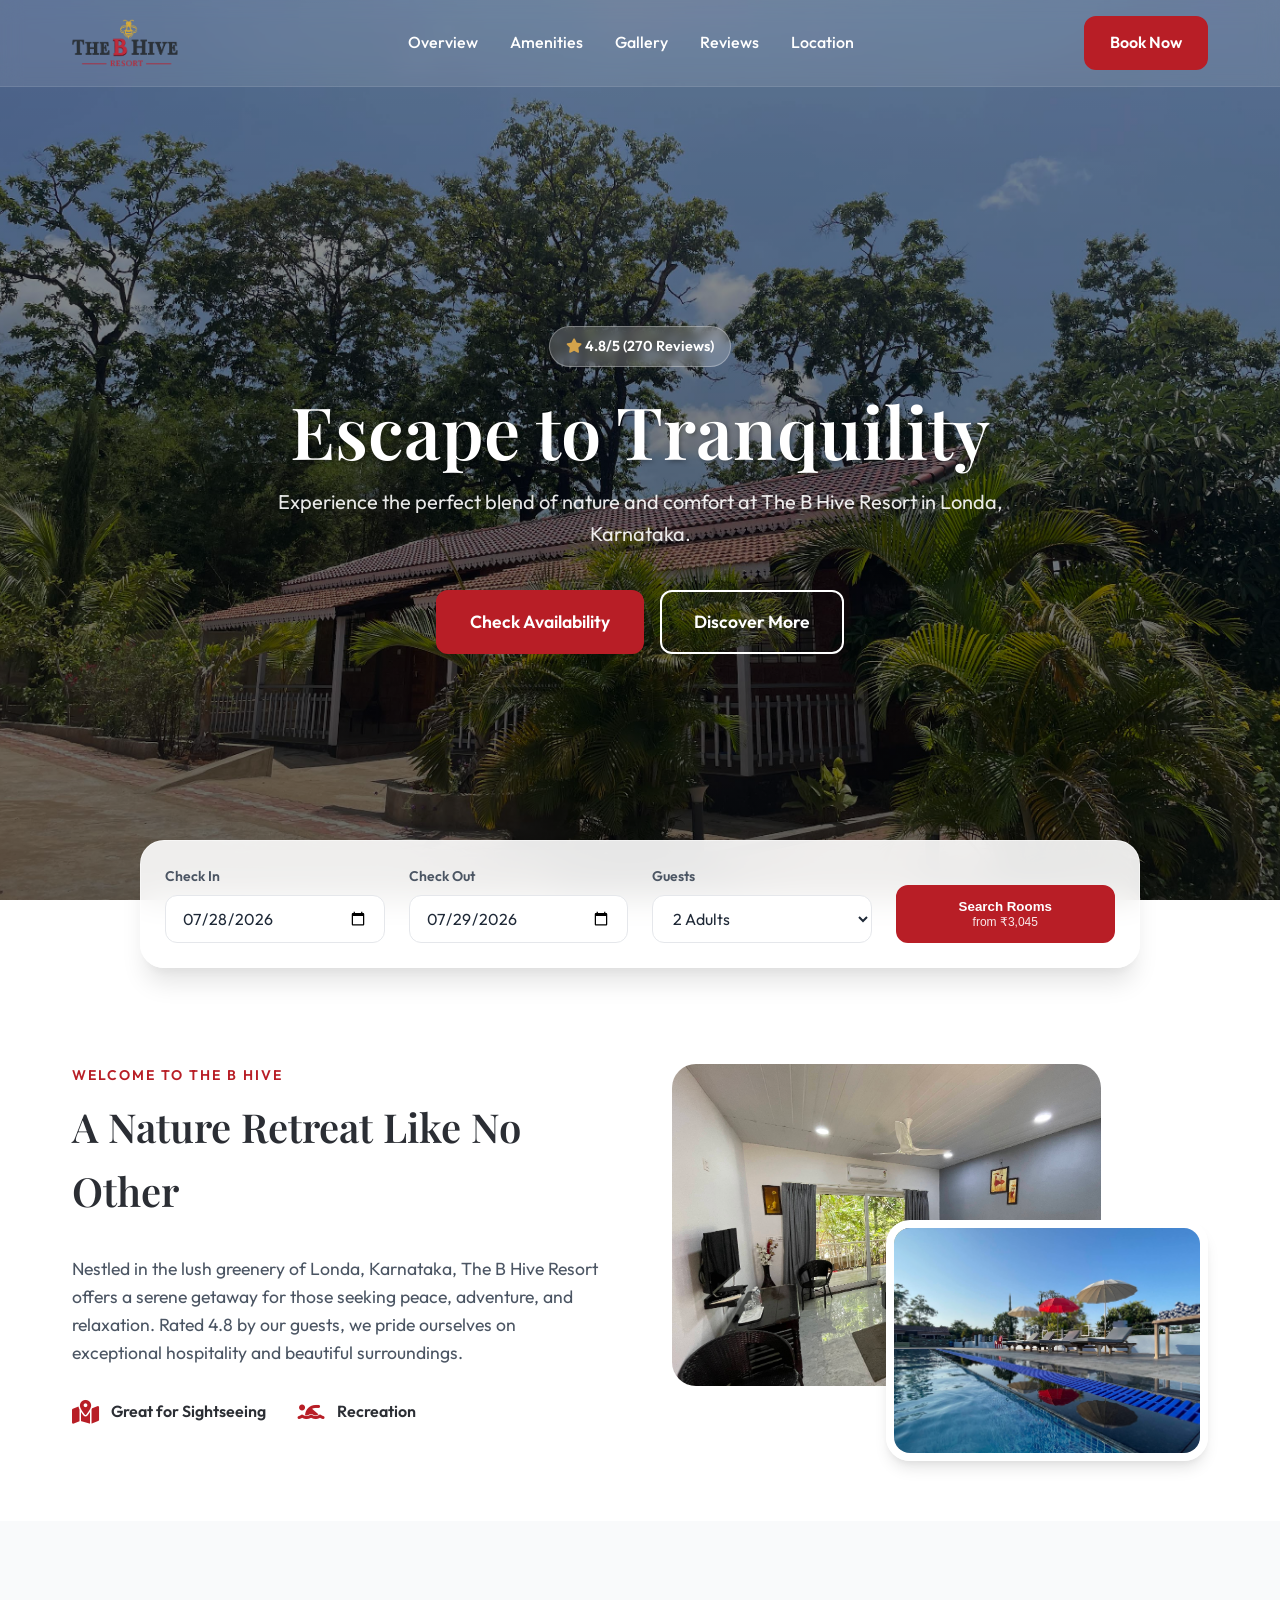
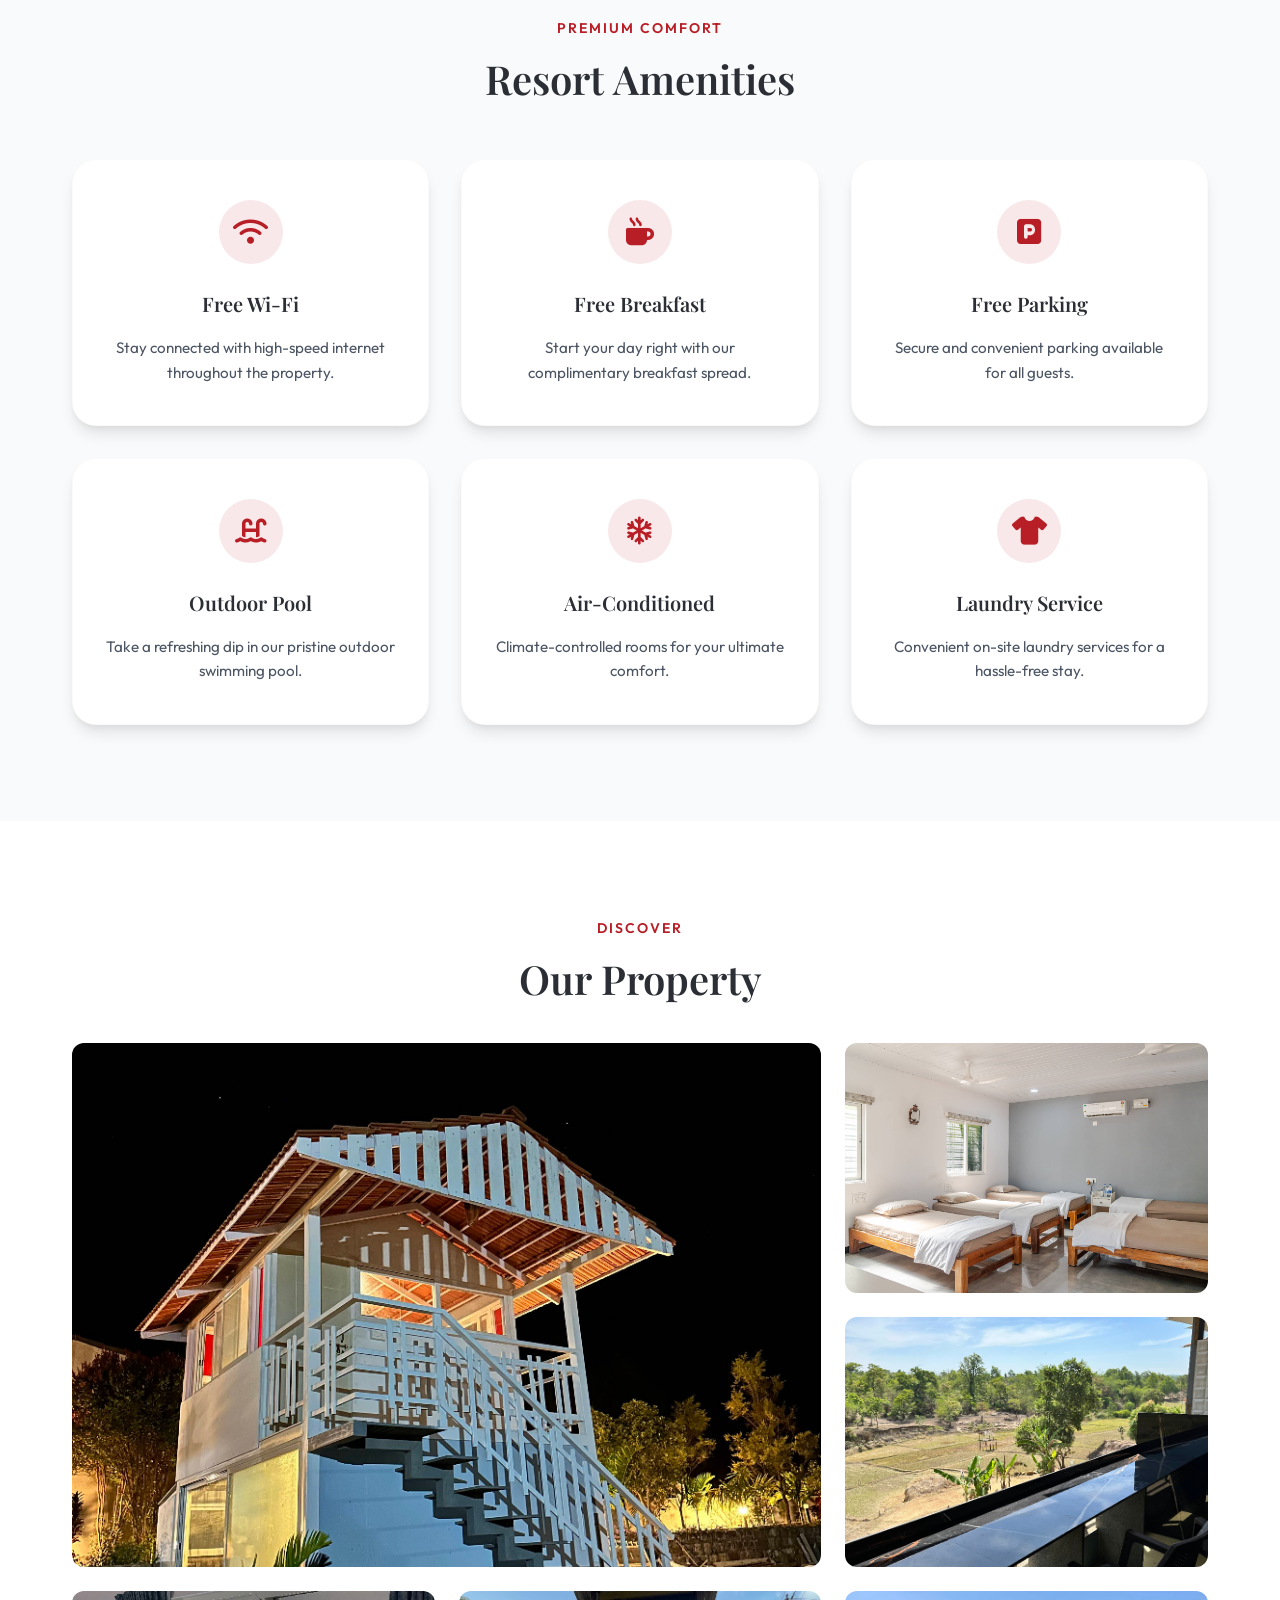
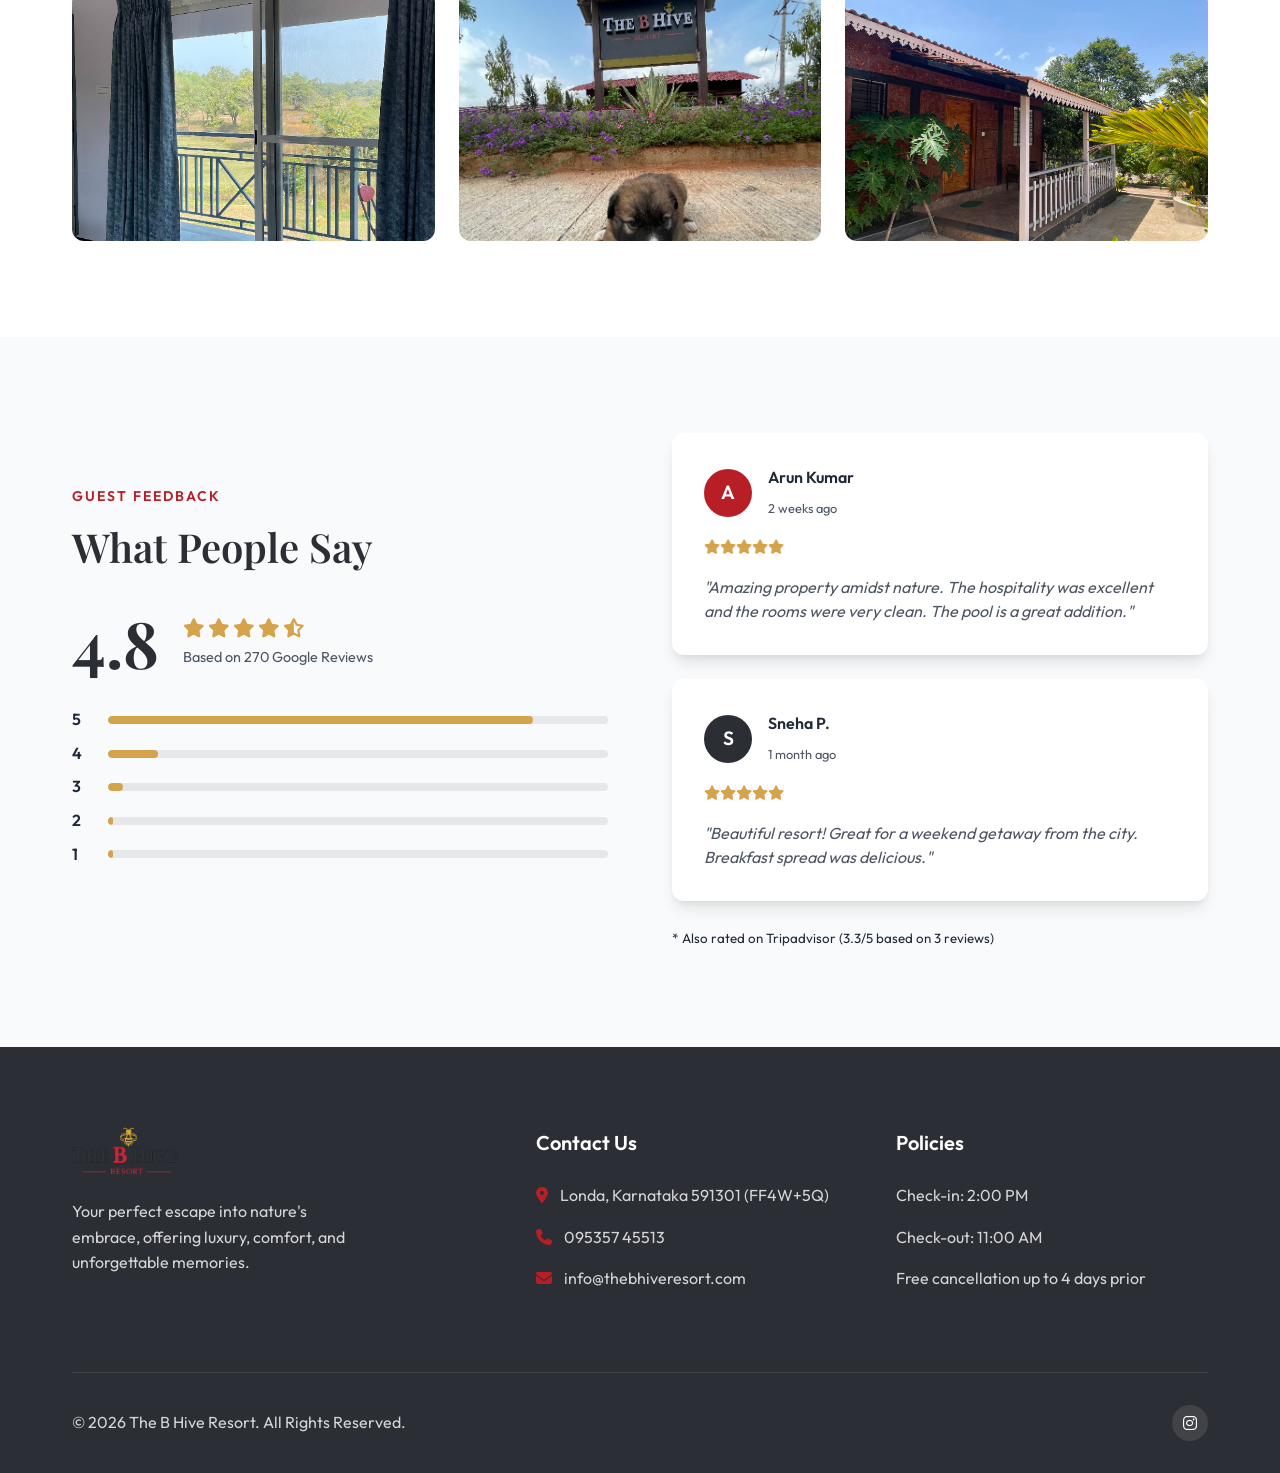
==== index.html @ 82b10b8b "Moved website files to root for Vercel deployment" ====
<!DOCTYPE html>
<html lang="en">
<head>
    <meta charset="UTF-8">
    <meta name="viewport" content="width=device-width, initial-scale=1.0">
    <meta name="description" content="The B Hive Resort - A tranquil escape in Londa, Karnataka. Enjoy premium amenities, an outdoor pool, and nature's beauty.">
    <title>The B Hive Resort | Londa, Karnataka</title>
    <link rel="stylesheet" href="styles.css">
    <link rel="preconnect" href="https://fonts.googleapis.com">
    <link rel="preconnect" href="https://fonts.gstatic.com" crossorigin>
    <link href="https://fonts.googleapis.com/css2?family=Outfit:wght@300;400;500;600;700&family=Playfair+Display:ital,wght@0,400;0,600;1,400&display=swap" rel="stylesheet">
    <link rel="stylesheet" href="https://cdnjs.cloudflare.com/ajax/libs/font-awesome/6.4.0/css/all.min.css">
</head>
<body>

    <!-- Navigation -->
    <nav class="navbar">
        <div class="nav-container">
            <a href="#" class="logo">
                <img src="The B Hive Logo.png" alt="The B Hive Resort Logo">
            </a>
            <div class="nav-links">
                <a href="#about">Overview</a>
                <a href="#amenities">Amenities</a>
                <a href="#gallery">Gallery</a>
                <a href="#reviews">Reviews</a>
                <a href="#location">Location</a>
            </div>
            <a href="https://www.booking.com/hotel/in/the-b-hive.html" target="_blank" class="btn-primary">Book Now</a>
        </div>
    </nav>

    <!-- Hero Section -->
    <header class="hero" id="home">
        <div class="hero-overlay"></div>
        <div class="hero-content">
            <div class="rating-badge">
                <i class="fa-solid fa-star"></i> 4.8/5 (270 Reviews)
            </div>
            <h1>Escape to Tranquility</h1>
            <p>Experience the perfect blend of nature and comfort at The B Hive Resort in Londa, Karnataka.</p>
            <div class="hero-actions">
                <a href="https://www.booking.com/hotel/in/the-b-hive.html" target="_blank" class="btn-primary btn-large">Check Availability</a>
                <a href="#about" class="btn-outline btn-large">Discover More</a>
            </div>
        </div>
    </header>

    <!-- Booking Bar -->
    <section class="booking-section" id="book">
        <div class="booking-container glass-panel">
            <form class="booking-form" onsubmit="window.open('https://www.booking.com/hotel/in/the-b-hive.html', '_blank'); return false;">
                <div class="form-group">
                    <label>Check In</label>
                    <input type="date" value="2026-07-28">
                </div>
                <div class="form-group">
                    <label>Check Out</label>
                    <input type="date" value="2026-07-29">
                </div>
                <div class="form-group">
                    <label>Guests</label>
                    <select>
                        <option>1 Adult</option>
                        <option selected>2 Adults</option>
                        <option>2 Adults, 1 Child</option>
                        <option>3 Adults</option>
                    </select>
                </div>
                <button type="submit" class="btn-primary btn-block">Search Rooms <br><small>from ₹3,045</small></button>
            </form>
        </div>
    </section>

    <!-- About Section -->
    <section class="about section" id="about">
        <div class="container layout-grid-2">
            <div class="about-text">
                <span class="section-subtitle">Welcome to The B Hive</span>
                <h2 class="section-title">A Nature Retreat Like No Other</h2>
                <p>Nestled in the lush greenery of Londa, Karnataka, The B Hive Resort offers a serene getaway for those seeking peace, adventure, and relaxation. Rated 4.8 by our guests, we pride ourselves on exceptional hospitality and beautiful surroundings.</p>
                <div class="stats-row">
                    <div class="stat">
                        <i class="fa-solid fa-map-location-dot"></i>
                        <span>Great for Sightseeing</span>
                    </div>
                    <div class="stat">
                        <i class="fa-solid fa-person-swimming"></i>
                        <span>Recreation</span>
                    </div>
                </div>
            </div>
            <div class="about-image-grid">
                <img src="Images/Screenshot 2026-07-21 200830.png" alt="Resort View 1" class="img-main radius-large">
                <img src="Images/Screenshot 2026-07-21 200848.png" alt="Resort View 2" class="img-sub radius-large shadow">
            </div>
        </div>
    </section>

    <!-- Amenities Section -->
    <section class="amenities section bg-light" id="amenities">
        <div class="container text-center">
            <span class="section-subtitle">Premium Comfort</span>
            <h2 class="section-title">Resort Amenities</h2>
            <div class="amenities-grid">
                <div class="amenity-card">
                    <div class="icon-wrapper"><i class="fa-solid fa-wifi"></i></div>
                    <h3>Free Wi-Fi</h3>
                    <p>Stay connected with high-speed internet throughout the property.</p>
                </div>
                <div class="amenity-card">
                    <div class="icon-wrapper"><i class="fa-solid fa-mug-hot"></i></div>
                    <h3>Free Breakfast</h3>
                    <p>Start your day right with our complimentary breakfast spread.</p>
                </div>
                <div class="amenity-card">
                    <div class="icon-wrapper"><i class="fa-solid fa-square-parking"></i></div>
                    <h3>Free Parking</h3>
                    <p>Secure and convenient parking available for all guests.</p>
                </div>
                <div class="amenity-card">
                    <div class="icon-wrapper"><i class="fa-solid fa-water-ladder"></i></div>
                    <h3>Outdoor Pool</h3>
                    <p>Take a refreshing dip in our pristine outdoor swimming pool.</p>
                </div>
                <div class="amenity-card">
                    <div class="icon-wrapper"><i class="fa-regular fa-snowflake"></i></div>
                    <h3>Air-Conditioned</h3>
                    <p>Climate-controlled rooms for your ultimate comfort.</p>
                </div>
                <div class="amenity-card">
                    <div class="icon-wrapper"><i class="fa-solid fa-shirt"></i></div>
                    <h3>Laundry Service</h3>
                    <p>Convenient on-site laundry services for a hassle-free stay.</p>
                </div>
            </div>
        </div>
    </section>

    <!-- Gallery Section -->
    <section class="gallery section" id="gallery">
        <div class="container">
            <div class="section-header text-center">
                <span class="section-subtitle">Discover</span>
                <h2 class="section-title">Our Property</h2>
            </div>
            <div class="image-gallery">
                <img src="Images/Screenshot 2026-07-21 200912.png" alt="Gallery Image" class="gallery-img radius">
                <img src="Images/Screenshot 2026-07-21 200928.png" alt="Gallery Image" class="gallery-img radius">
                <img src="Images/Screenshot 2026-07-21 200947.png" alt="Gallery Image" class="gallery-img radius">
                <img src="Images/Screenshot 2026-07-21 200957.png" alt="Gallery Image" class="gallery-img radius">
                <img src="Images/Screenshot 2026-07-21 201017.png" alt="Gallery Image" class="gallery-img radius">
                <img src="Images/Screenshot 2026-07-21 201038.png" alt="Gallery Image" class="gallery-img radius">
            </div>
        </div>
    </section>

    <!-- Reviews Section -->
    <section class="reviews section bg-light" id="reviews">
        <div class="container layout-grid-2">
            <div class="review-summary">
                <span class="section-subtitle">Guest Feedback</span>
                <h2 class="section-title">What People Say</h2>
                <div class="score-display">
                    <div class="score">4.8</div>
                    <div class="score-details">
                        <div class="stars">
                            <i class="fa-solid fa-star"></i>
                            <i class="fa-solid fa-star"></i>
                            <i class="fa-solid fa-star"></i>
                            <i class="fa-solid fa-star"></i>
                            <i class="fa-solid fa-star-half-stroke"></i>
                        </div>
                        <p>Based on 270 Google Reviews</p>
                    </div>
                </div>
                <div class="review-bars">
                    <div class="bar-row"><span class="label">5</span><div class="bar"><div class="fill" style="width: 85%;"></div></div></div>
                    <div class="bar-row"><span class="label">4</span><div class="bar"><div class="fill" style="width: 10%;"></div></div></div>
                    <div class="bar-row"><span class="label">3</span><div class="bar"><div class="fill" style="width: 3%;"></div></div></div>
                    <div class="bar-row"><span class="label">2</span><div class="bar"><div class="fill" style="width: 1%;"></div></div></div>
                    <div class="bar-row"><span class="label">1</span><div class="bar"><div class="fill" style="width: 1%;"></div></div></div>
                </div>
            </div>
            <div class="review-cards">
                <!-- We showcase the general positive vibe -->
                <div class="review-card radius shadow">
                    <div class="reviewer">
                        <div class="avatar bg-primary">A</div>
                        <div>
                            <h4>Arun Kumar</h4>
                            <span class="date">2 weeks ago</span>
                        </div>
                    </div>
                    <div class="stars"><i class="fa-solid fa-star"></i><i class="fa-solid fa-star"></i><i class="fa-solid fa-star"></i><i class="fa-solid fa-star"></i><i class="fa-solid fa-star"></i></div>
                    <p>"Amazing property amidst nature. The hospitality was excellent and the rooms were very clean. The pool is a great addition."</p>
                </div>
                <div class="review-card radius shadow mt-4">
                    <div class="reviewer">
                        <div class="avatar bg-secondary">S</div>
                        <div>
                            <h4>Sneha P.</h4>
                            <span class="date">1 month ago</span>
                        </div>
                    </div>
                    <div class="stars"><i class="fa-solid fa-star"></i><i class="fa-solid fa-star"></i><i class="fa-solid fa-star"></i><i class="fa-solid fa-star"></i><i class="fa-solid fa-star"></i></div>
                    <p>"Beautiful resort! Great for a weekend getaway from the city. Breakfast spread was delicious."</p>
                </div>
                <div class="review-note mt-4">
                    <small>* Also rated on Tripadvisor (3.3/5 based on 3 reviews)</small>
                </div>
            </div>
        </div>
    </section>

    <!-- Location & Footer -->
    <footer class="footer" id="location">
        <div class="container">
            <div class="footer-grid">
                <div class="footer-col brand-col">
                    <a href="#" class="logo footer-logo">
                        <img src="The B Hive Logo.png" alt="The B Hive Resort Logo">
                    </a>
                    <p>Your perfect escape into nature's embrace, offering luxury, comfort, and unforgettable memories.</p>
                </div>
                <div class="footer-col">
                    <h3>Contact Us</h3>
                    <ul class="contact-list">
                        <li><i class="fa-solid fa-location-dot"></i> <a href="https://maps.app.goo.gl/Yiv8AJYsCJSPyg6i8" target="_blank">Londa, Karnataka 591301 (FF4W+5Q)</a></li>
                        <li><i class="fa-solid fa-phone"></i> 095357 45513</li>
                        <li><i class="fa-solid fa-envelope"></i> info@thebhiveresort.com</li>
                    </ul>
                </div>
                <div class="footer-col">
                    <h3>Policies</h3>
                    <ul class="policy-list">
                        <li>Check-in: 2:00 PM</li>
                        <li>Check-out: 11:00 AM</li>
                        <li>Free cancellation up to 4 days prior</li>
                    </ul>
                </div>

            </div>
            <div class="footer-bottom">
                <p>&copy; 2026 The B Hive Resort. All Rights Reserved.</p>
                <div class="social-links">
                    <a href="https://www.instagram.com/thebhive__/" target="_blank"><i class="fa-brands fa-instagram"></i></a>
                </div>
            </div>
        </div>
    </footer>

    <script src="script.js"></script>
</body>
</html>
---- styles.css ----
:root {
    --primary-color: #b81e26; /* Crimson red from the "B" */
    --primary-hover: #9c181f;
    --secondary-color: #2b2e34; /* Dark charcoal from text */
    --accent-color: #d4a34b; /* Gold/yellow from the bee icon */
    --text-dark: #1f2937;
    --text-light: #4b5563;
    --bg-light: #f9fafb;
    --white: #ffffff;
    --transition: all 0.3s ease;
    --radius: 12px;
    --radius-lg: 24px;
    --shadow: 0 10px 15px -3px rgba(0, 0, 0, 0.1), 0 4px 6px -2px rgba(0, 0, 0, 0.05);
    --shadow-lg: 0 20px 25px -5px rgba(0, 0, 0, 0.1), 0 10px 10px -5px rgba(0, 0, 0, 0.04);
}

* {
    margin: 0;
    padding: 0;
    box-sizing: border-box;
}

html {
    scroll-behavior: smooth;
}

body {
    font-family: 'Outfit', sans-serif;
    color: var(--text-dark);
    line-height: 1.6;
    background-color: var(--white);
    overflow-x: hidden;
}

h1, h2, h3, h4, h5, h6 {
    font-family: 'Playfair Display', serif;
    font-weight: 600;
    color: var(--secondary-color);
}

a {
    text-decoration: none;
    color: inherit;
    transition: var(--transition);
}

img {
    max-width: 100%;
    height: auto;
    display: block;
}

/* Utilities */
.container {
    max-width: 1200px;
    margin: 0 auto;
    padding: 0 2rem;
}

.section {
    padding: 6rem 0;
}

.text-center {
    text-align: center;
}

.bg-light {
    background-color: var(--bg-light);
}

.radius { border-radius: var(--radius); }
.radius-large { border-radius: var(--radius-lg); }
.shadow { box-shadow: var(--shadow); }
.mt-4 { margin-top: 1.5rem; }

.section-subtitle {
    display: block;
    color: var(--primary-color);
    font-weight: 600;
    text-transform: uppercase;
    letter-spacing: 2px;
    font-size: 0.875rem;
    margin-bottom: 0.5rem;
}

.section-title {
    font-size: 2.5rem;
    margin-bottom: 2rem;
}

/* Buttons */
.btn-primary {
    display: inline-block;
    background-color: var(--primary-color);
    color: var(--white);
    padding: 0.75rem 1.5rem;
    border-radius: var(--radius);
    font-weight: 600;
    border: 2px solid var(--primary-color);
    cursor: pointer;
    text-align: center;
}

.btn-primary:hover {
    background-color: var(--primary-hover);
    border-color: var(--primary-hover);
    color: var(--white);
    transform: translateY(-2px);
    box-shadow: var(--shadow);
}

.btn-outline {
    display: inline-block;
    background-color: transparent;
    color: var(--white);
    padding: 0.75rem 1.5rem;
    border-radius: var(--radius);
    font-weight: 600;
    border: 2px solid var(--white);
    cursor: pointer;
    text-align: center;
}

.btn-outline:hover {
    background-color: var(--white);
    color: var(--text-dark);
    transform: translateY(-2px);
}

.btn-large {
    padding: 1rem 2rem;
    font-size: 1.1rem;
}

.btn-block {
    display: block;
    width: 100%;
}

/* Navbar */
.navbar {
    position: fixed;
    top: 0;
    left: 0;
    width: 100%;
    z-index: 1000;
    padding: 1rem 0;
    transition: var(--transition);
    background: rgba(255, 255, 255, 0.1);
    backdrop-filter: blur(10px);
    border-bottom: 1px solid rgba(255, 255, 255, 0.1);
}

.navbar.scrolled {
    background: rgba(255, 255, 255, 0.95);
    box-shadow: var(--shadow);
    padding: 0.75rem 0;
}

.navbar.scrolled .logo,
.navbar.scrolled .nav-links a {
    color: var(--secondary-color);
}

.nav-container {
    max-width: 1200px;
    margin: 0 auto;
    padding: 0 2rem;
    display: flex;
    justify-content: space-between;
    align-items: center;
}

.logo {
    font-family: 'Playfair Display', serif;
    font-size: 1.5rem;
    font-weight: 700;
    color: var(--white);
    display: flex;
    align-items: center;
    gap: 0.5rem;
}

.logo img {
    height: 48px;
    width: auto;
}

.nav-links {
    display: flex;
    gap: 2rem;
}

.nav-links a {
    color: var(--white);
    font-weight: 500;
    font-size: 1rem;
}

.nav-links a:hover {
    color: var(--primary-color);
}

/* Hero Section */
.hero {
    position: relative;
    height: 100vh;
    min-height: 600px;
    display: flex;
    align-items: center;
    justify-content: center;
    text-align: center;
    background-image: url('Images/Screenshot 2026-07-21 200810.png');
    background-size: cover;
    background-position: center;
    background-attachment: fixed; /* Parallax effect */
    padding-top: 5rem;
}

.hero-overlay {
    position: absolute;
    top: 0;
    left: 0;
    width: 100%;
    height: 100%;
    background: linear-gradient(to bottom, rgba(0,0,0,0.4) 0%, rgba(0,0,0,0.6) 100%);
}

.hero-content {
    position: relative;
    z-index: 10;
    color: var(--white);
    max-width: 800px;
    padding: 0 2rem;
    animation: fadeInUp 1s ease-out;
}

@keyframes fadeInUp {
    from { opacity: 0; transform: translateY(30px); }
    to { opacity: 1; transform: translateY(0); }
}

.rating-badge {
    display: inline-block;
    background: rgba(255, 255, 255, 0.2);
    backdrop-filter: blur(5px);
    padding: 0.5rem 1rem;
    border-radius: 50px;
    font-size: 0.9rem;
    font-weight: 600;
    margin-bottom: 1.5rem;
    border: 1px solid rgba(255, 255, 255, 0.3);
}

.rating-badge i {
    color: var(--accent-color);
}

.hero h1 {
    font-size: 4.5rem;
    color: var(--white);
    margin-bottom: 1rem;
    line-height: 1.1;
    text-shadow: 2px 2px 4px rgba(0,0,0,0.3);
}

.hero p {
    font-size: 1.25rem;
    margin-bottom: 2.5rem;
    opacity: 0.9;
}

.hero-actions {
    display: flex;
    gap: 1rem;
    justify-content: center;
}

/* Booking Bar */
.booking-section {
    position: relative;
    margin-top: -60px;
    z-index: 20;
    padding: 0 2rem;
}

.glass-panel {
    background: rgba(255, 255, 255, 0.9);
    backdrop-filter: blur(16px);
    border: 1px solid rgba(255, 255, 255, 0.5);
    border-radius: var(--radius-lg);
    box-shadow: var(--shadow-lg);
    max-width: 1000px;
    margin: 0 auto;
    padding: 1.5rem;
}

.booking-form {
    display: grid;
    grid-template-columns: repeat(4, 1fr);
    gap: 1.5rem;
    align-items: end;
}

.form-group label {
    display: block;
    font-size: 0.875rem;
    font-weight: 600;
    color: var(--text-light);
    margin-bottom: 0.5rem;
}

.form-group input, .form-group select {
    width: 100%;
    padding: 0.75rem 1rem;
    border: 1px solid #e5e7eb;
    border-radius: var(--radius);
    font-family: inherit;
    font-size: 1rem;
    color: var(--text-dark);
    background: var(--white);
    transition: var(--transition);
}

.form-group input:focus, .form-group select:focus {
    outline: none;
    border-color: var(--primary-color);
    box-shadow: 0 0 0 3px rgba(184, 30, 38, 0.1);
}

.booking-form .btn-primary small {
    font-size: 0.75rem;
    font-weight: 400;
    opacity: 0.9;
}

/* Layout */
.layout-grid-2 {
    display: grid;
    grid-template-columns: 1fr 1fr;
    gap: 4rem;
    align-items: center;
}

/* About Section */
.about p {
    color: var(--text-light);
    font-size: 1.1rem;
    margin-bottom: 2rem;
}

.stats-row {
    display: flex;
    gap: 2rem;
}

.stat {
    display: flex;
    align-items: center;
    gap: 0.75rem;
    font-weight: 600;
    color: var(--secondary-color);
}

.stat i {
    font-size: 1.5rem;
    color: var(--primary-color);
}

.about-image-grid {
    position: relative;
    height: 100%;
}

.img-main {
    width: 80%;
    object-fit: cover;
    aspect-ratio: 4/3;
}

.img-sub {
    position: absolute;
    bottom: -10%;
    right: 0;
    width: 60%;
    border: 8px solid var(--white);
    object-fit: cover;
    aspect-ratio: 4/3;
}

/* Amenities Section */
.amenities-grid {
    display: grid;
    grid-template-columns: repeat(auto-fit, minmax(300px, 1fr));
    gap: 2rem;
    margin-top: 3rem;
}

.amenity-card {
    background: var(--white);
    padding: 2.5rem 2rem;
    border-radius: var(--radius-lg);
    box-shadow: var(--shadow);
    transition: var(--transition);
    border: 1px solid rgba(0,0,0,0.02);
}

.amenity-card:hover {
    transform: translateY(-10px);
    box-shadow: var(--shadow-lg);
}

.amenity-card .icon-wrapper {
    width: 64px;
    height: 64px;
    background: rgba(184, 30, 38, 0.1);
    color: var(--primary-color);
    border-radius: 50%;
    display: flex;
    align-items: center;
    justify-content: center;
    font-size: 1.75rem;
    margin: 0 auto 1.5rem;
    transition: var(--transition);
}

.amenity-card:hover .icon-wrapper {
    background: var(--primary-color);
    color: var(--white);
}

.amenity-card h3 {
    font-size: 1.25rem;
    margin-bottom: 1rem;
}

.amenity-card p {
    color: var(--text-light);
    font-size: 0.95rem;
}

/* Gallery Section */
.image-gallery {
    display: grid;
    grid-template-columns: repeat(3, 1fr);
    grid-auto-rows: 250px;
    gap: 1.5rem;
}

.gallery-img {
    width: 100%;
    height: 100%;
    object-fit: cover;
    transition: var(--transition);
    cursor: pointer;
}

.gallery-img:hover {
    transform: scale(1.03);
    box-shadow: var(--shadow-lg);
}

.image-gallery img:nth-child(1) { grid-column: span 2; grid-row: span 2; }

/* Reviews Section */
.score-display {
    display: flex;
    align-items: center;
    gap: 1.5rem;
    margin-bottom: 2rem;
}

.score-display .score {
    font-size: 4rem;
    font-family: 'Playfair Display', serif;
    font-weight: 700;
    color: var(--secondary-color);
    line-height: 1;
}

.score-details .stars i {
    color: var(--accent-color);
    font-size: 1.2rem;
}

.score-details p {
    color: var(--text-light);
    margin-top: 0.25rem;
    font-size: 0.9rem;
}

.review-bars {
    margin-bottom: 2rem;
}

.bar-row {
    display: flex;
    align-items: center;
    gap: 1rem;
    margin-bottom: 0.5rem;
}

.bar-row .label {
    width: 20px;
    font-weight: 600;
    color: var(--text-dark);
}

.bar-row .bar {
    flex-grow: 1;
    height: 8px;
    background: #e5e7eb;
    border-radius: 4px;
    overflow: hidden;
}

.bar-row .fill {
    height: 100%;
    background: var(--accent-color);
    border-radius: 4px;
}

.review-card {
    background: var(--white);
    padding: 2rem;
}

.reviewer {
    display: flex;
    align-items: center;
    gap: 1rem;
    margin-bottom: 1rem;
}

.reviewer .avatar {
    width: 48px;
    height: 48px;
    border-radius: 50%;
    display: flex;
    align-items: center;
    justify-content: center;
    color: var(--white);
    font-weight: 600;
    font-size: 1.2rem;
}

.bg-primary { background: var(--primary-color); }
.bg-secondary { background: var(--secondary-color); }

.reviewer h4 {
    margin-bottom: 0.25rem;
    font-family: 'Outfit', sans-serif;
    color: var(--text-dark);
}

.reviewer .date {
    font-size: 0.8rem;
    color: var(--text-light);
}

.review-card .stars {
    color: var(--accent-color);
    font-size: 0.9rem;
    margin-bottom: 1rem;
}

.review-card p {
    font-style: italic;
    color: var(--text-light);
    line-height: 1.5;
}

/* Footer */
.footer {
    background-color: var(--secondary-color);
    color: rgba(255, 255, 255, 0.8);
    padding: 5rem 0 2rem;
}

.footer-grid {
    display: grid;
    grid-template-columns: 2fr 1.5fr 1.5fr;
    gap: 3rem;
    margin-bottom: 4rem;
}

.footer-logo {
    color: var(--white);
    margin-bottom: 1.5rem;
    display: inline-flex;
}

.brand-col p {
    line-height: 1.6;
    max-width: 300px;
}

.footer-col h3 {
    color: var(--white);
    font-family: 'Outfit', sans-serif;
    font-size: 1.25rem;
    margin-bottom: 1.5rem;
}

.footer-col ul {
    list-style: none;
}

.footer-col ul li {
    margin-bottom: 1rem;
    display: flex;
    align-items: flex-start;
    gap: 0.75rem;
}

.footer-col ul li i {
    margin-top: 0.25rem;
    color: var(--primary-color);
}

.footer-bottom {
    border-top: 1px solid rgba(255, 255, 255, 0.1);
    padding-top: 2rem;
    display: flex;
    justify-content: space-between;
    align-items: center;
}

.social-links {
    display: flex;
    gap: 1rem;
}

.social-links a {
    width: 36px;
    height: 36px;
    border-radius: 50%;
    background: rgba(255, 255, 255, 0.1);
    display: flex;
    align-items: center;
    justify-content: center;
    color: var(--white);
}

.social-links a:hover {
    background: var(--primary-color);
    transform: translateY(-3px);
}

/* Responsive */
@media (max-width: 992px) {
    .booking-form {
        grid-template-columns: 1fr 1fr;
    }
    .layout-grid-2 {
        grid-template-columns: 1fr;
        gap: 3rem;
    }
    .hero h1 {
        font-size: 3.5rem;
    }
    .footer-grid {
        grid-template-columns: 1fr 1fr;
    }
}

@media (max-width: 768px) {
    .nav-links {
        display: none; /* simple mobile hide for now */
    }
    .booking-form {
        grid-template-columns: 1fr;
    }
    .hero h1 {
        font-size: 2.5rem;
    }
    .hero-actions {
        flex-direction: column;
    }
    .image-gallery {
        grid-template-columns: 1fr 1fr;
    }
    .image-gallery img:nth-child(1) { grid-column: span 1; grid-row: span 1; }
    .footer-grid {
        grid-template-columns: 1fr;
    }
    .footer-bottom {
        flex-direction: column;
        gap: 1rem;
        text-align: center;
    }
}
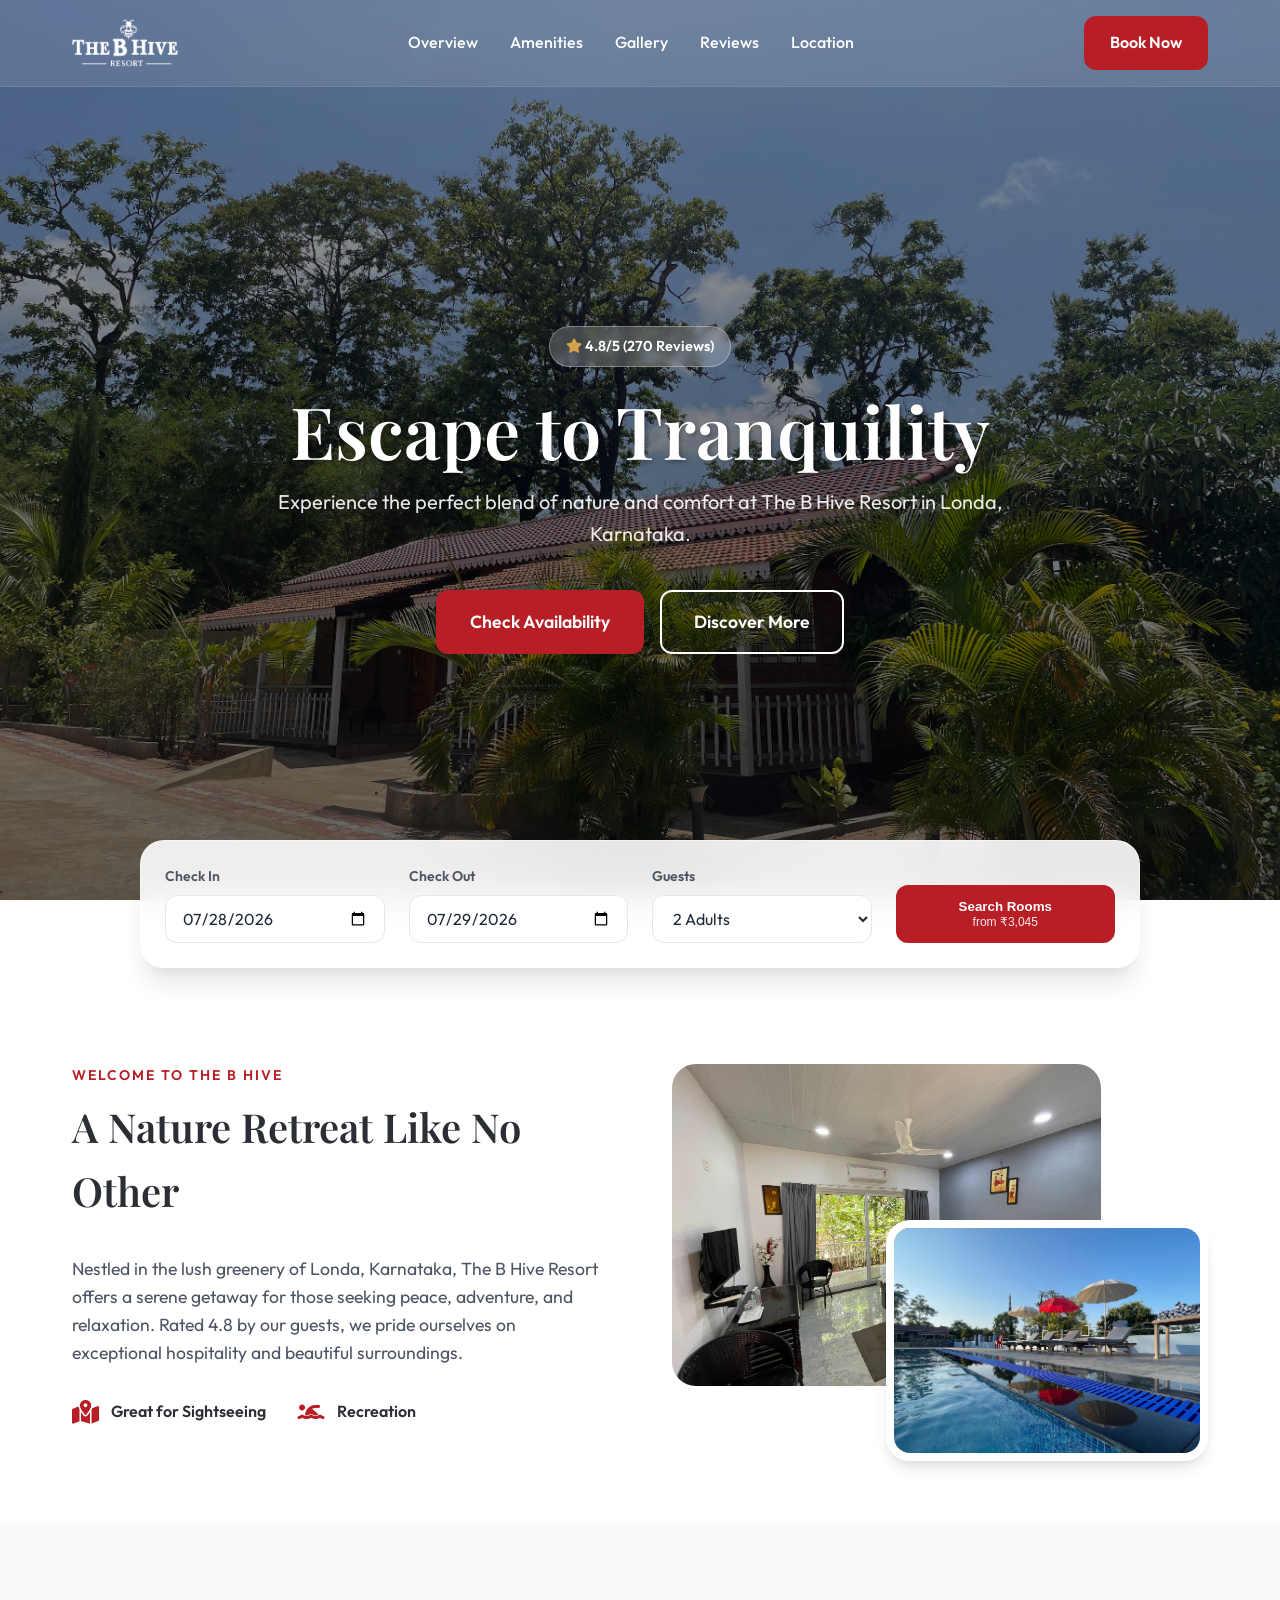
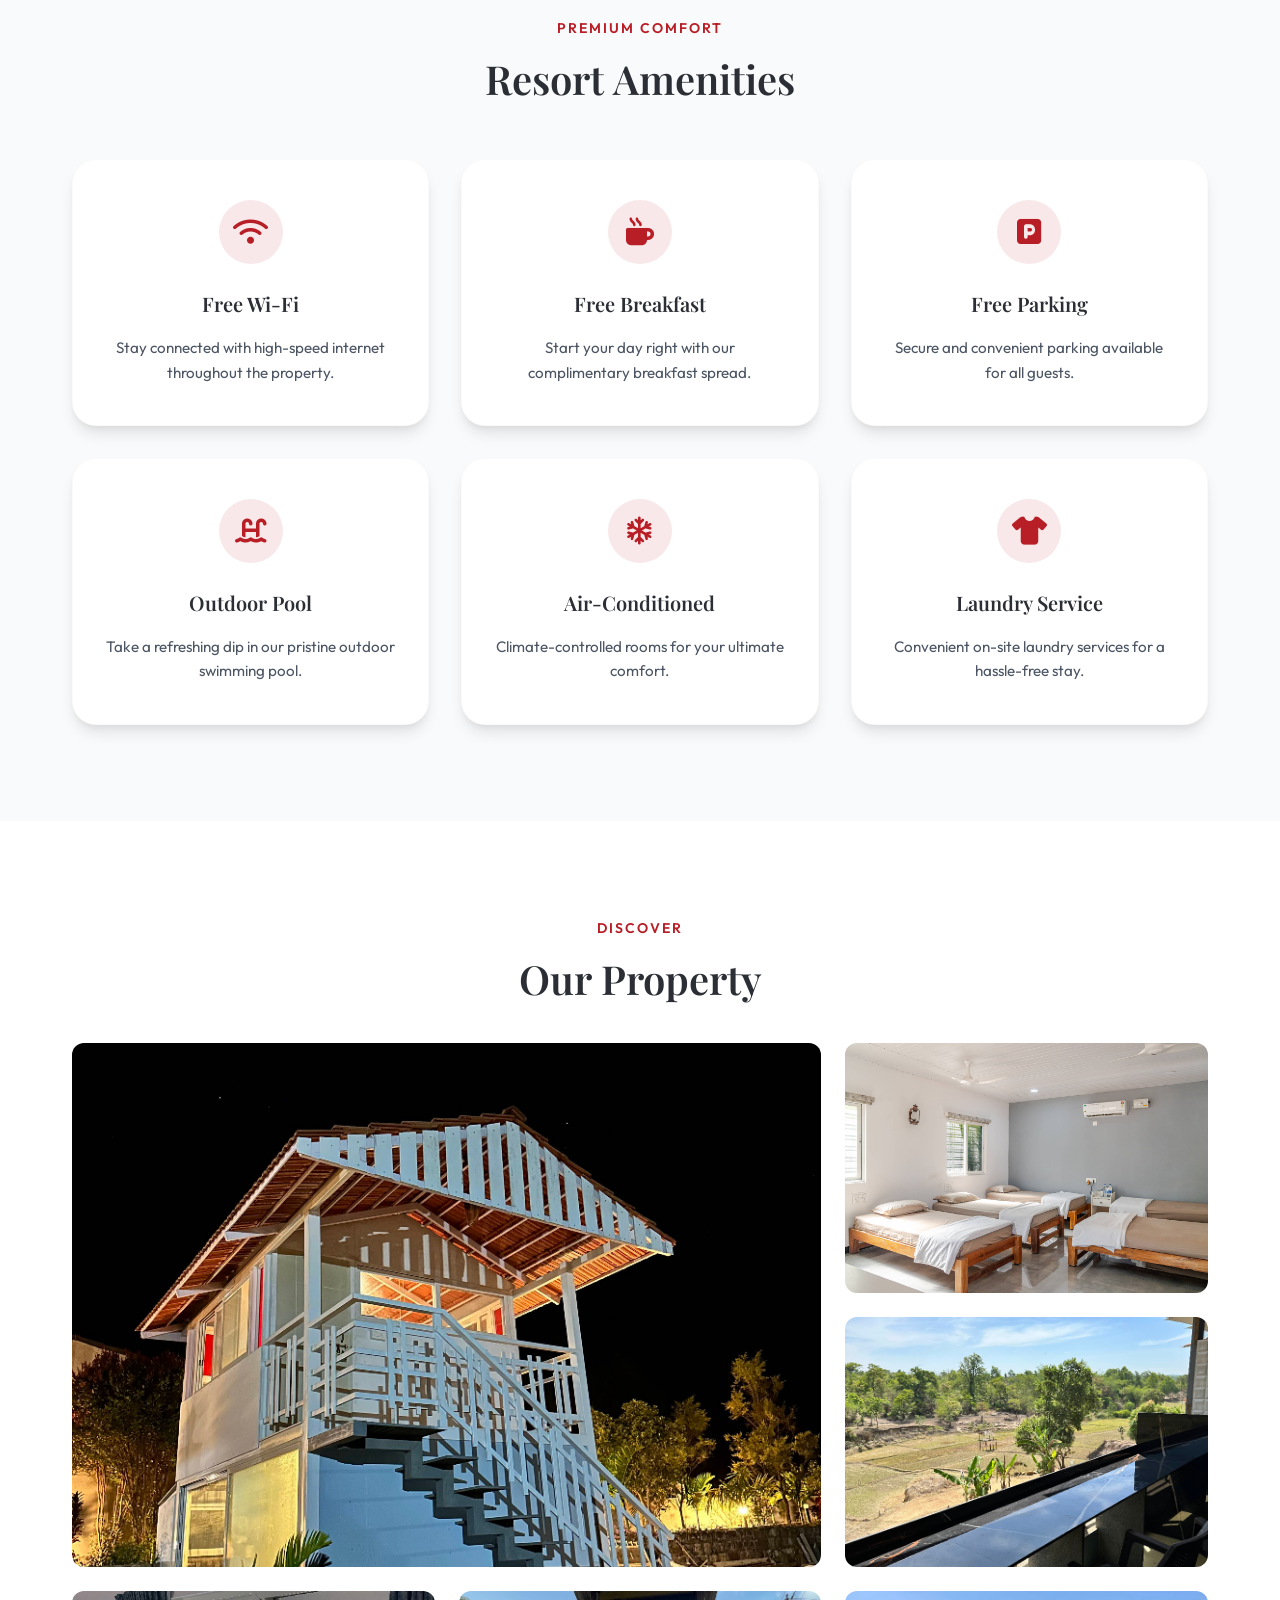
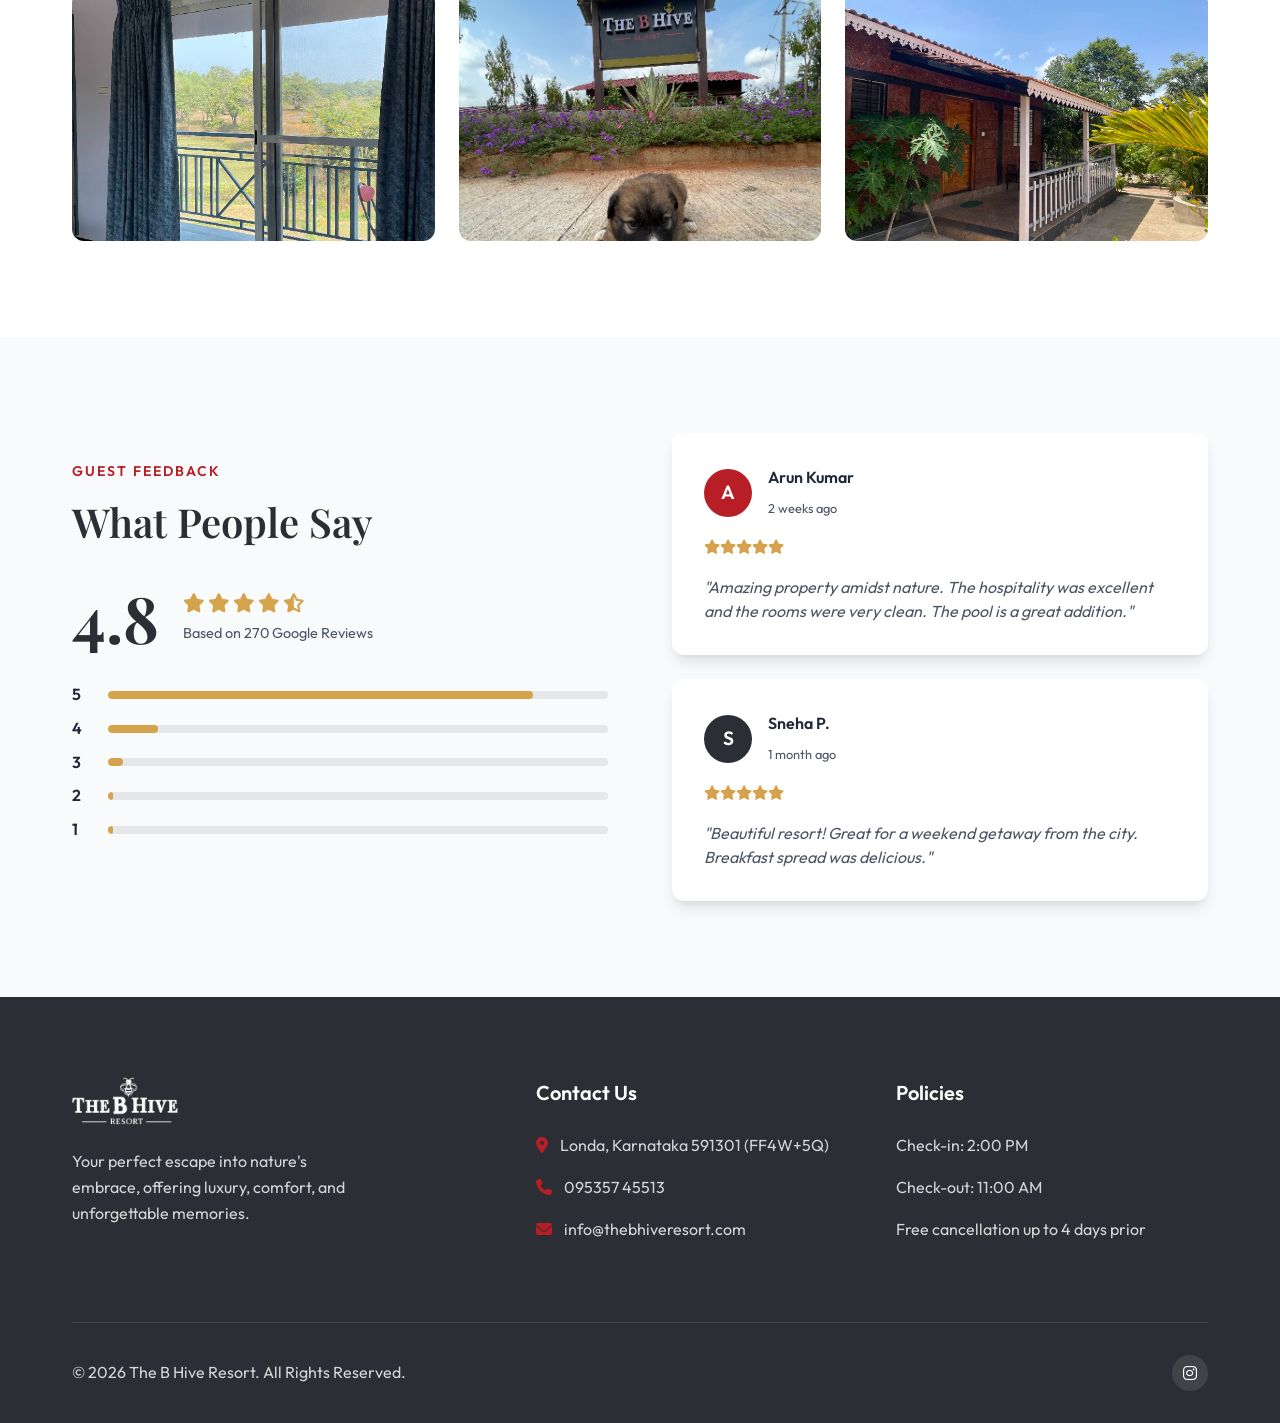
==== commit aa03ae3b: "Removed TripAdvisor note" ====
--- a/index.html
+++ b/index.html
@@ -206,9 +206,7 @@
                     <div class="stars"><i class="fa-solid fa-star"></i><i class="fa-solid fa-star"></i><i class="fa-solid fa-star"></i><i class="fa-solid fa-star"></i><i class="fa-solid fa-star"></i></div>
                     <p>"Beautiful resort! Great for a weekend getaway from the city. Breakfast spread was delicious."</p>
                 </div>
-                <div class="review-note mt-4">
-                    <small>* Also rated on Tripadvisor (3.3/5 based on 3 reviews)</small>
-                </div>
+
             </div>
         </div>
     </section>
--- a/styles.css
+++ b/styles.css
@@ -185,6 +185,11 @@
 .logo img {
     height: 48px;
     width: auto;
+    transition: filter 0.3s ease;
+}
+
+.navbar:not(.scrolled) .logo img {
+    filter: brightness(0) invert(1);
 }
 
 .nav-links {
@@ -591,6 +596,10 @@
     display: inline-flex;
 }
 
+.footer-logo img {
+    filter: brightness(0) invert(1);
+}
+
 .brand-col p {
     line-height: 1.6;
     max-width: 300px;
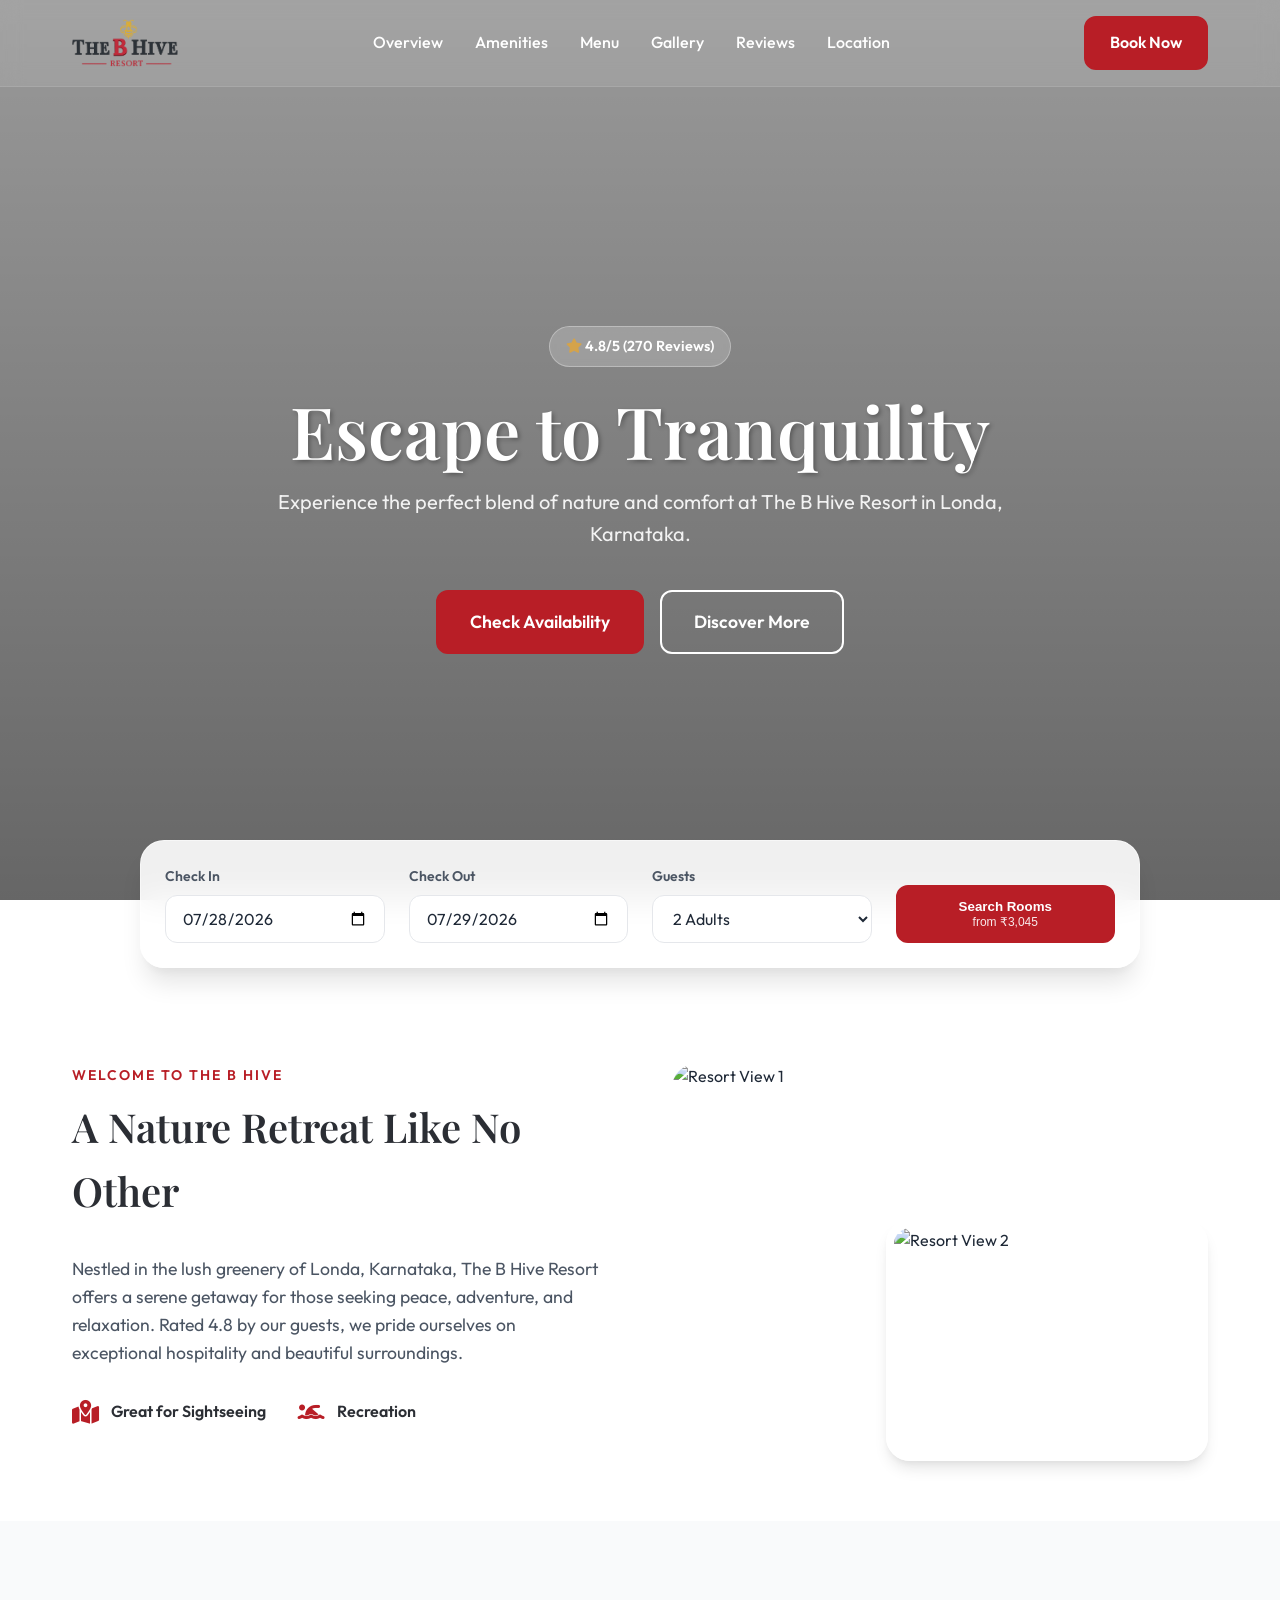
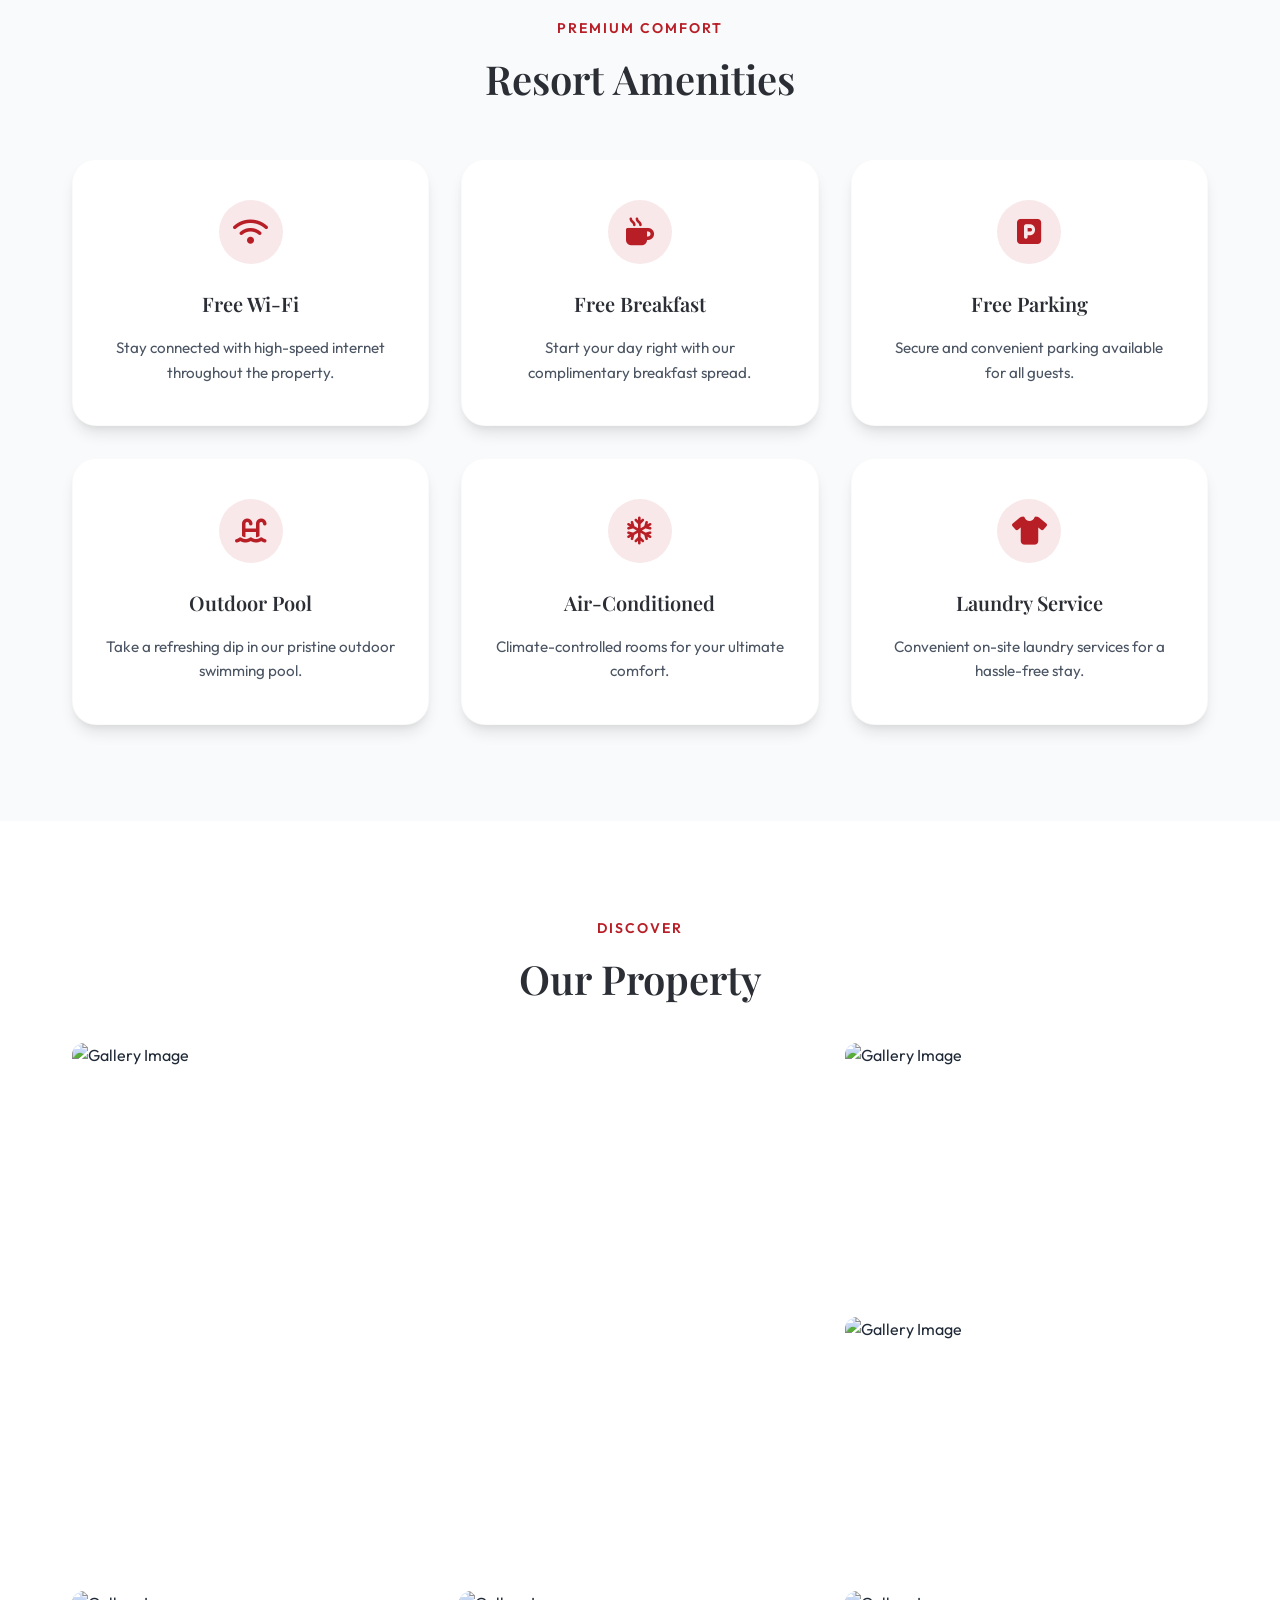
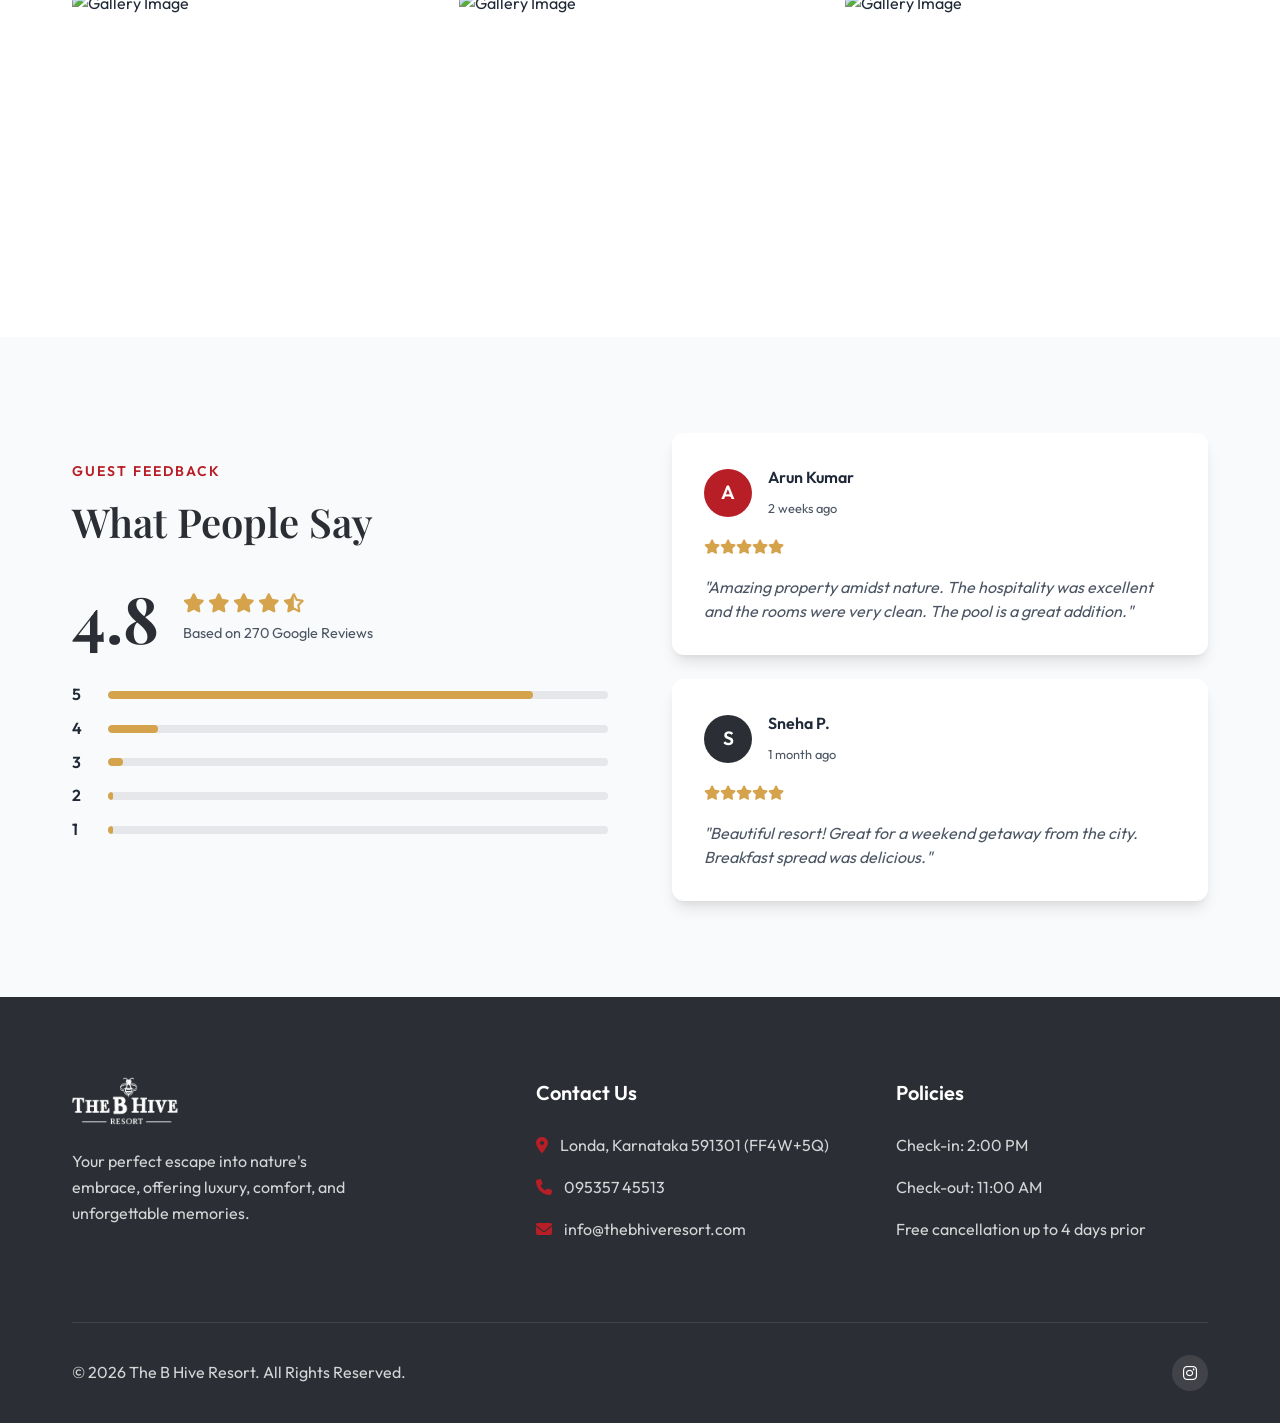
==== commit 5ccb9222: "Add menu page, menu.pdf, sitemap, robots.txt; update all navbars" ====
--- a/index.html
+++ b/index.html
@@ -22,6 +22,7 @@
             <div class="nav-links">
                 <a href="#about">Overview</a>
                 <a href="#amenities">Amenities</a>
+                <a href="menu.html">Menu</a>
                 <a href="#gallery">Gallery</a>
                 <a href="#reviews">Reviews</a>
                 <a href="#location">Location</a>
--- a/styles.css
+++ b/styles.css
@@ -188,10 +188,6 @@
     transition: filter 0.3s ease;
 }
 
-.navbar:not(.scrolled) .logo img {
-    filter: brightness(0) invert(1);
-}
-
 .nav-links {
     display: flex;
     gap: 2rem;
@@ -221,6 +217,11 @@
     background-position: center;
     background-attachment: fixed; /* Parallax effect */
     padding-top: 5rem;
+}
+
+.page-hero {
+    height: 50vh;
+    min-height: 400px;
 }
 
 .hero-overlay {
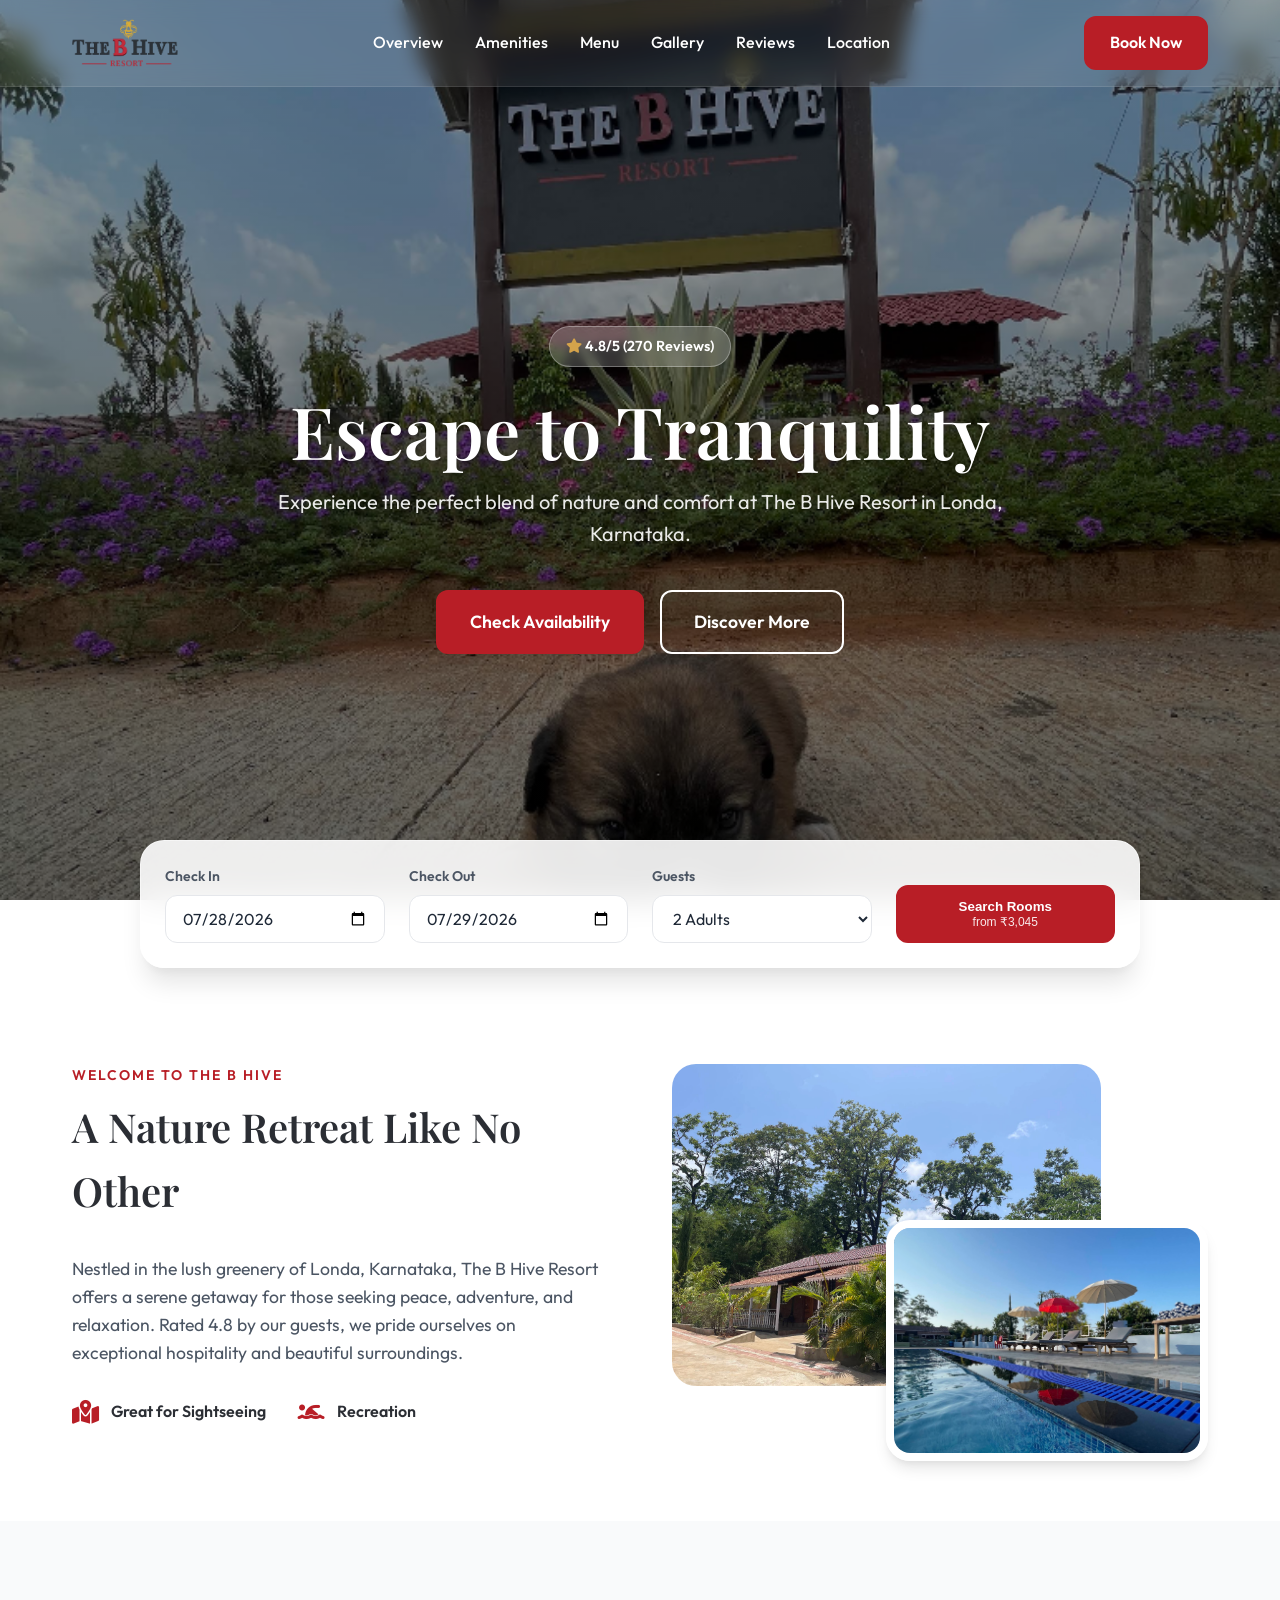
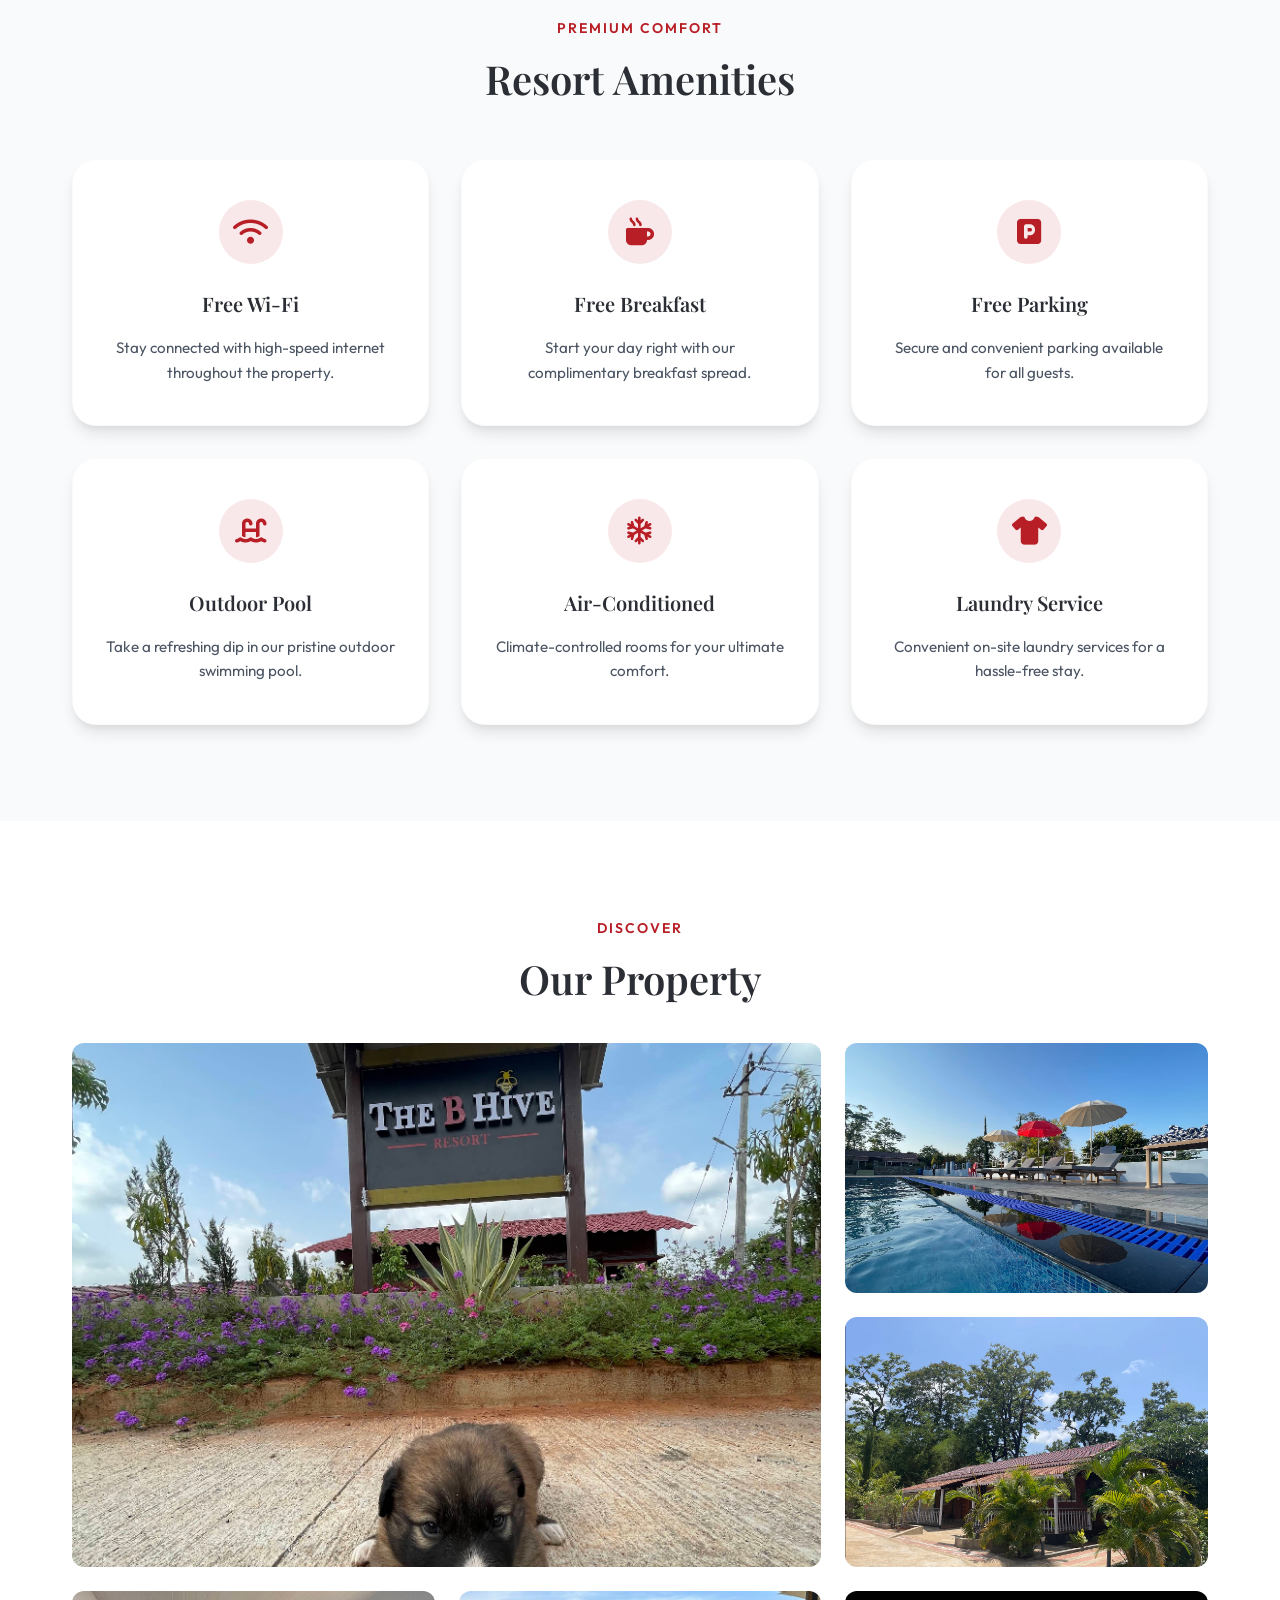
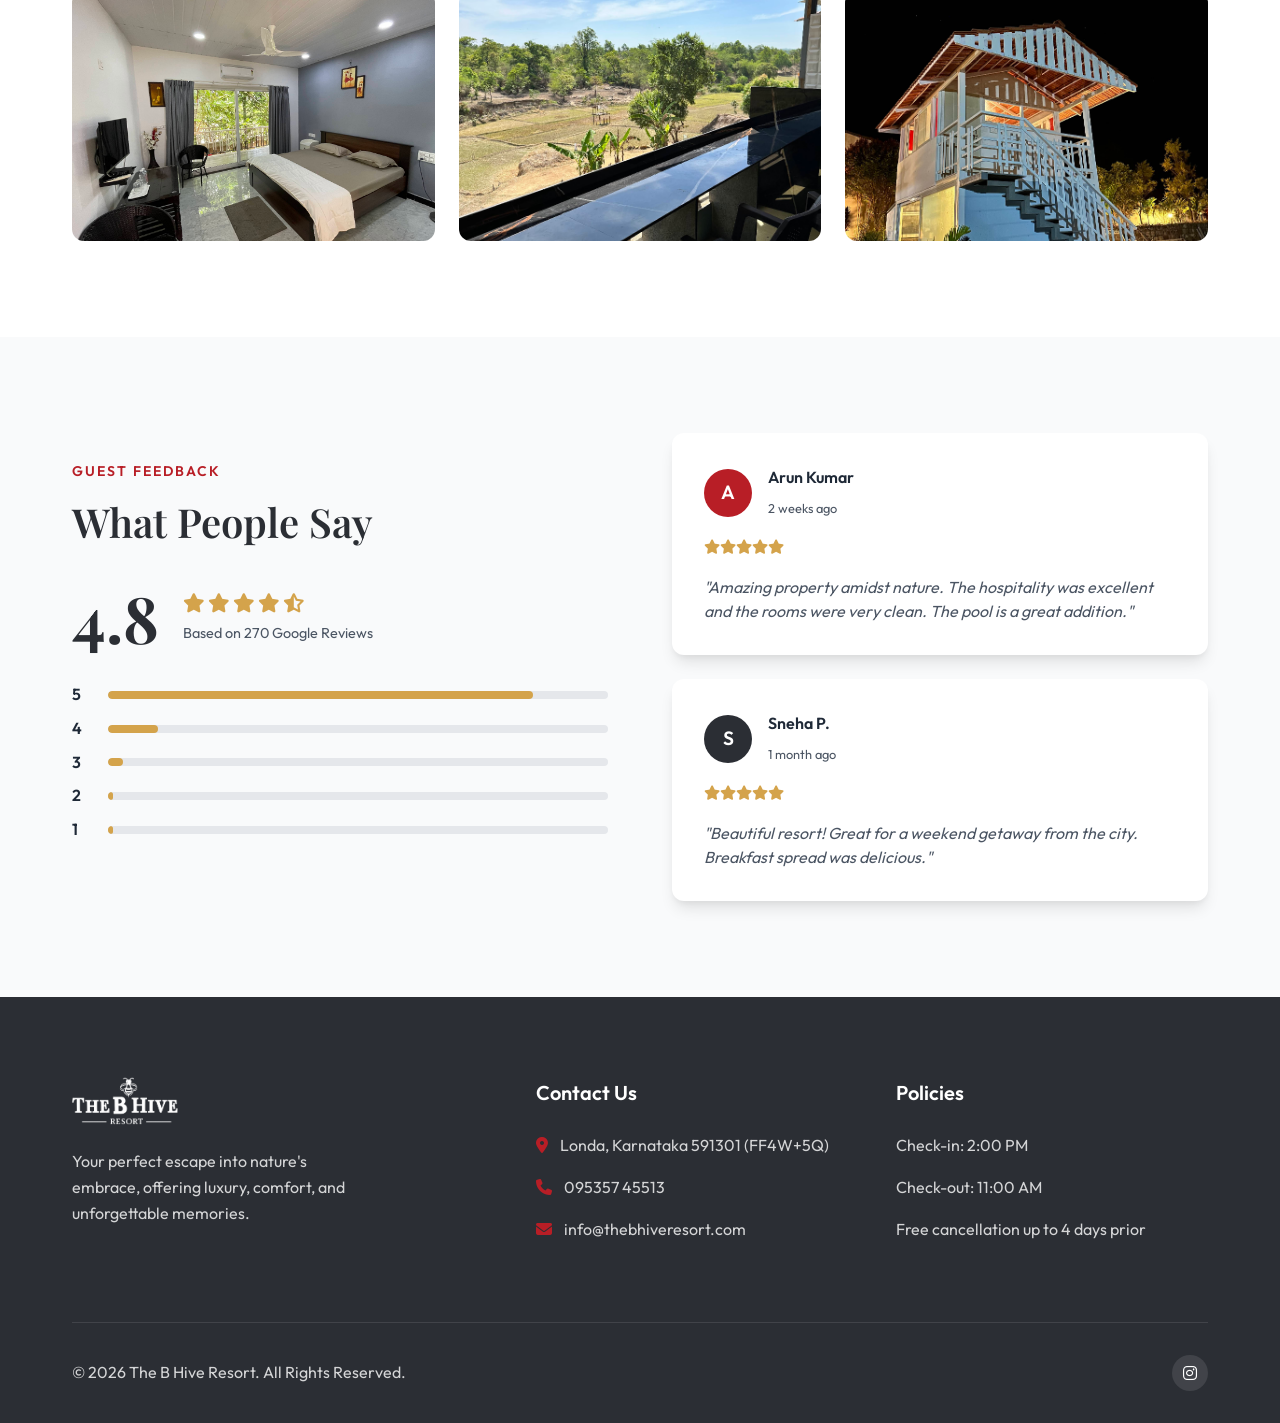
==== commit 2f7b6ae4: "Fix broken image paths across website and update menu page UI to match design system" ====
--- a/index.html
+++ b/index.html
@@ -92,8 +92,8 @@
                 </div>
             </div>
             <div class="about-image-grid">
-                <img src="Images/Screenshot 2026-07-21 200830.png" alt="Resort View 1" class="img-main radius-large">
-                <img src="Images/Screenshot 2026-07-21 200848.png" alt="Resort View 2" class="img-sub radius-large shadow">
+                <img src="Images/cottage_exterior_1.png" alt="Resort View 1" class="img-main radius-large">
+                <img src="Images/swimming_pool_1.png" alt="Resort View 2" class="img-sub radius-large shadow">
             </div>
         </div>
     </section>
@@ -146,12 +146,12 @@
                 <h2 class="section-title">Our Property</h2>
             </div>
             <div class="image-gallery">
-                <img src="Images/Screenshot 2026-07-21 200912.png" alt="Gallery Image" class="gallery-img radius">
-                <img src="Images/Screenshot 2026-07-21 200928.png" alt="Gallery Image" class="gallery-img radius">
-                <img src="Images/Screenshot 2026-07-21 200947.png" alt="Gallery Image" class="gallery-img radius">
-                <img src="Images/Screenshot 2026-07-21 200957.png" alt="Gallery Image" class="gallery-img radius">
-                <img src="Images/Screenshot 2026-07-21 201017.png" alt="Gallery Image" class="gallery-img radius">
-                <img src="Images/Screenshot 2026-07-21 201038.png" alt="Gallery Image" class="gallery-img radius">
+                <img src="Images/resort_entrance.png" alt="Resort Entrance" class="gallery-img radius">
+                <img src="Images/swimming_pool_1.png" alt="Swimming Pool" class="gallery-img radius">
+                <img src="Images/cottage_exterior_1.png" alt="Cottage Exterior" class="gallery-img radius">
+                <img src="Images/bedroom_1.png" alt="Luxury Bedroom" class="gallery-img radius">
+                <img src="Images/balcony_view.png" alt="Balcony View" class="gallery-img radius">
+                <img src="Images/cottage_night.png" alt="Cottage at Night" class="gallery-img radius">
             </div>
         </div>
     </section>
--- a/styles.css
+++ b/styles.css
@@ -212,7 +212,7 @@
     align-items: center;
     justify-content: center;
     text-align: center;
-    background-image: url('Images/Screenshot 2026-07-21 200810.png');
+    background-image: url('Images/resort_entrance.png');
     background-size: cover;
     background-position: center;
     background-attachment: fixed; /* Parallax effect */
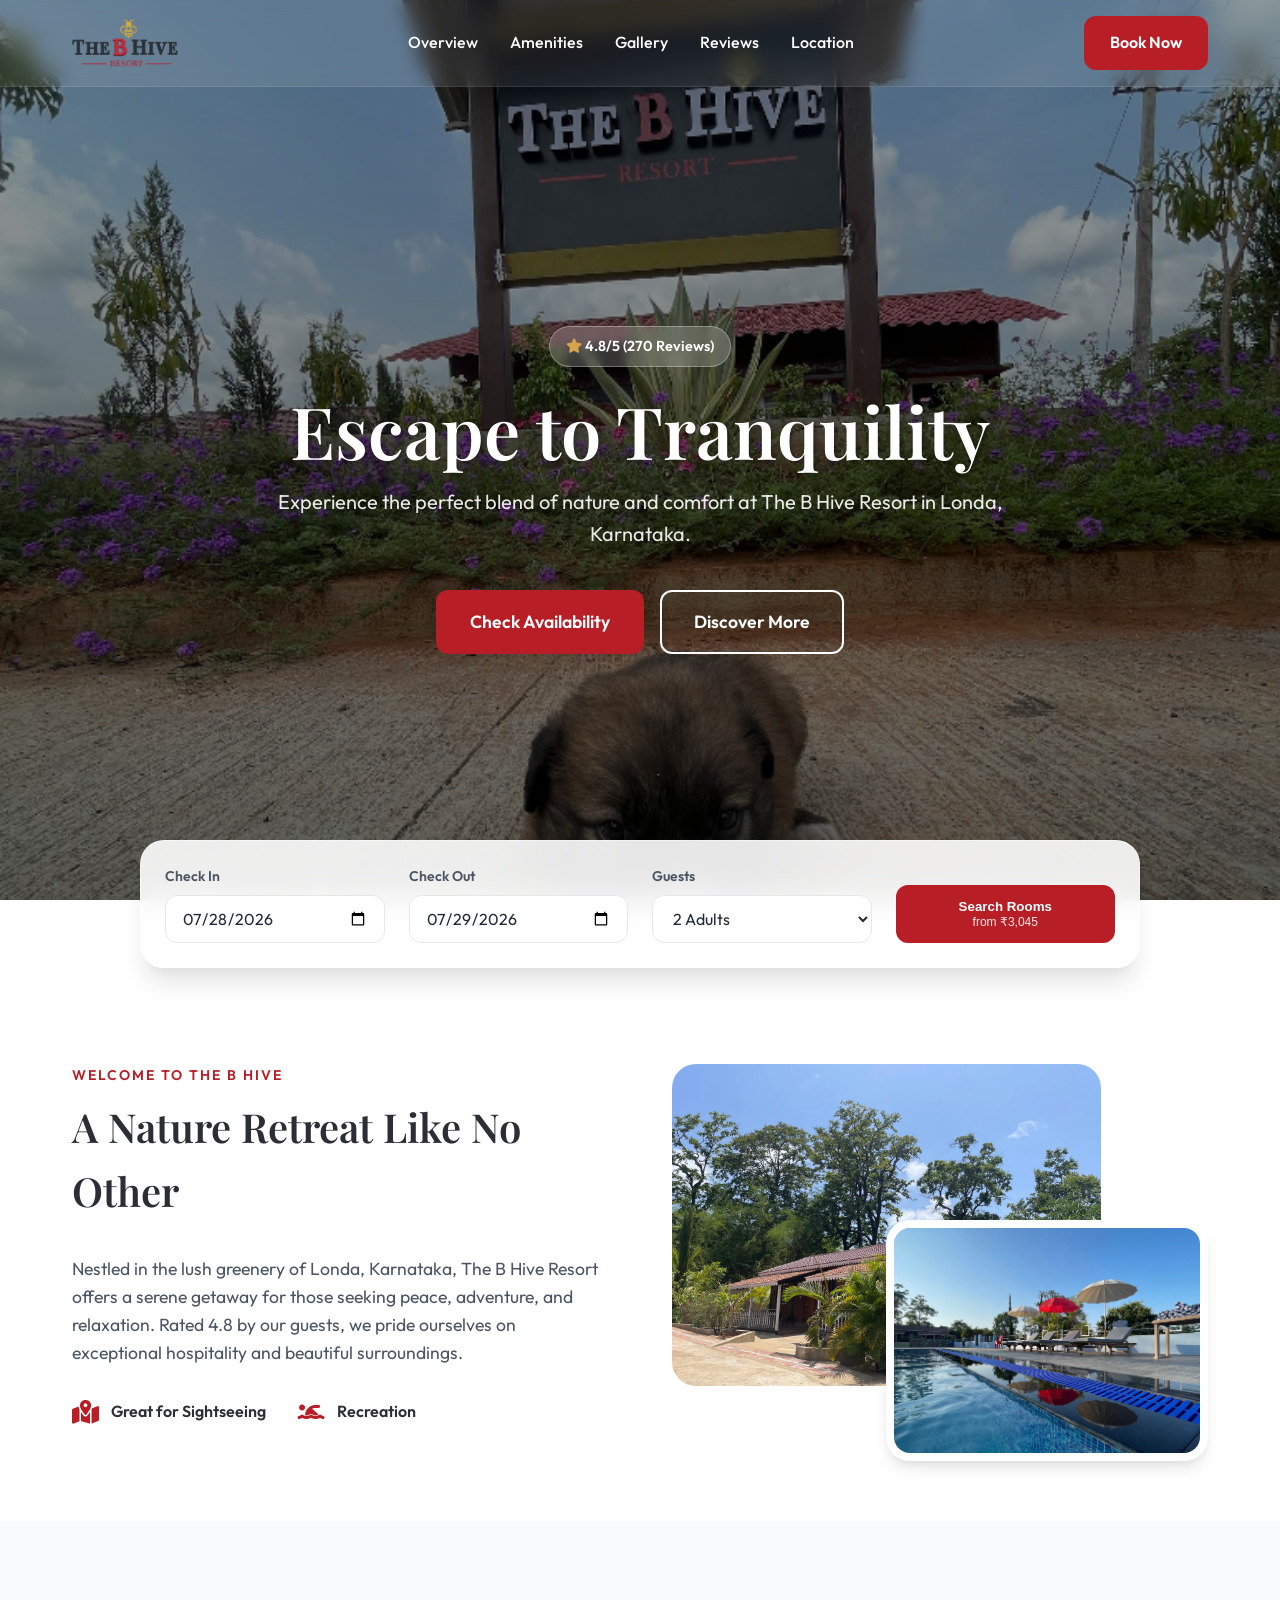
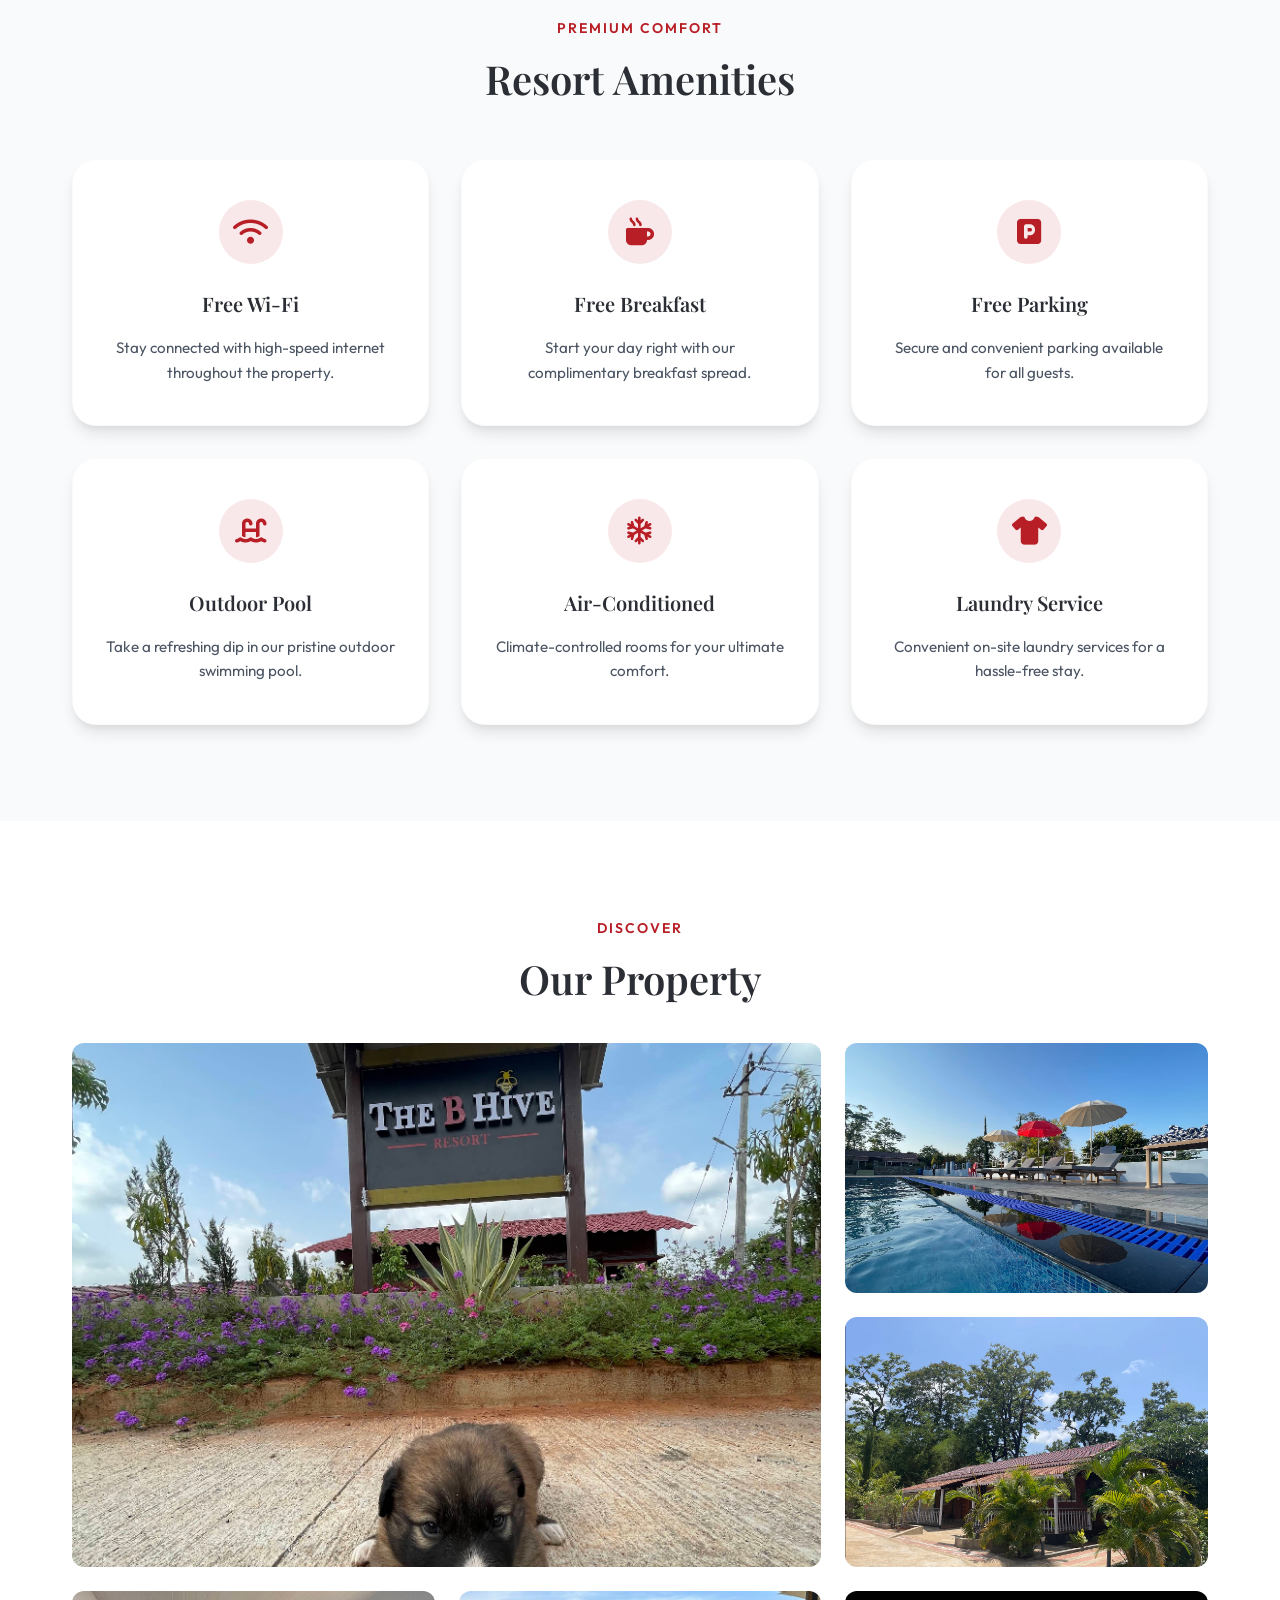
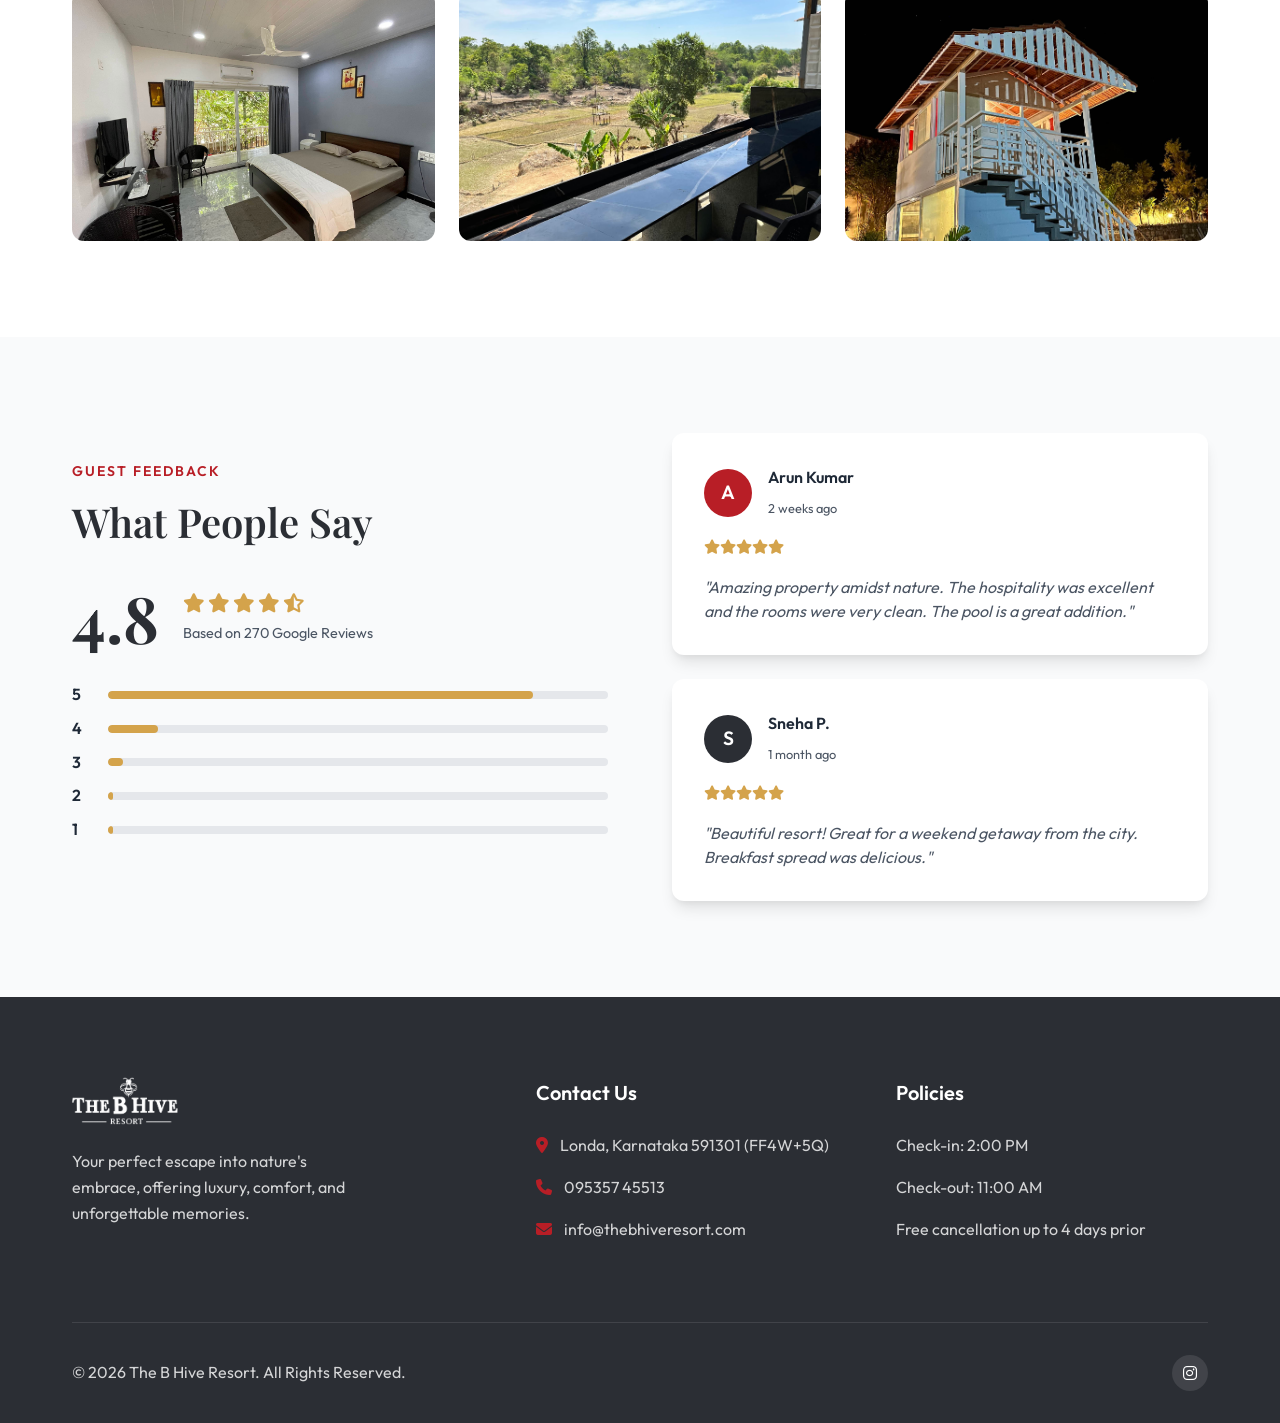
==== commit ff61e3a8: "Remove /menu UI and replace with direct PDF endpoints: breakfast_menu.pdf, a_la_carte_menu.pdf, all_" ====
--- a/index.html
+++ b/index.html
@@ -22,7 +22,6 @@
             <div class="nav-links">
                 <a href="#about">Overview</a>
                 <a href="#amenities">Amenities</a>
-                <a href="menu.html">Menu</a>
                 <a href="#gallery">Gallery</a>
                 <a href="#reviews">Reviews</a>
                 <a href="#location">Location</a>
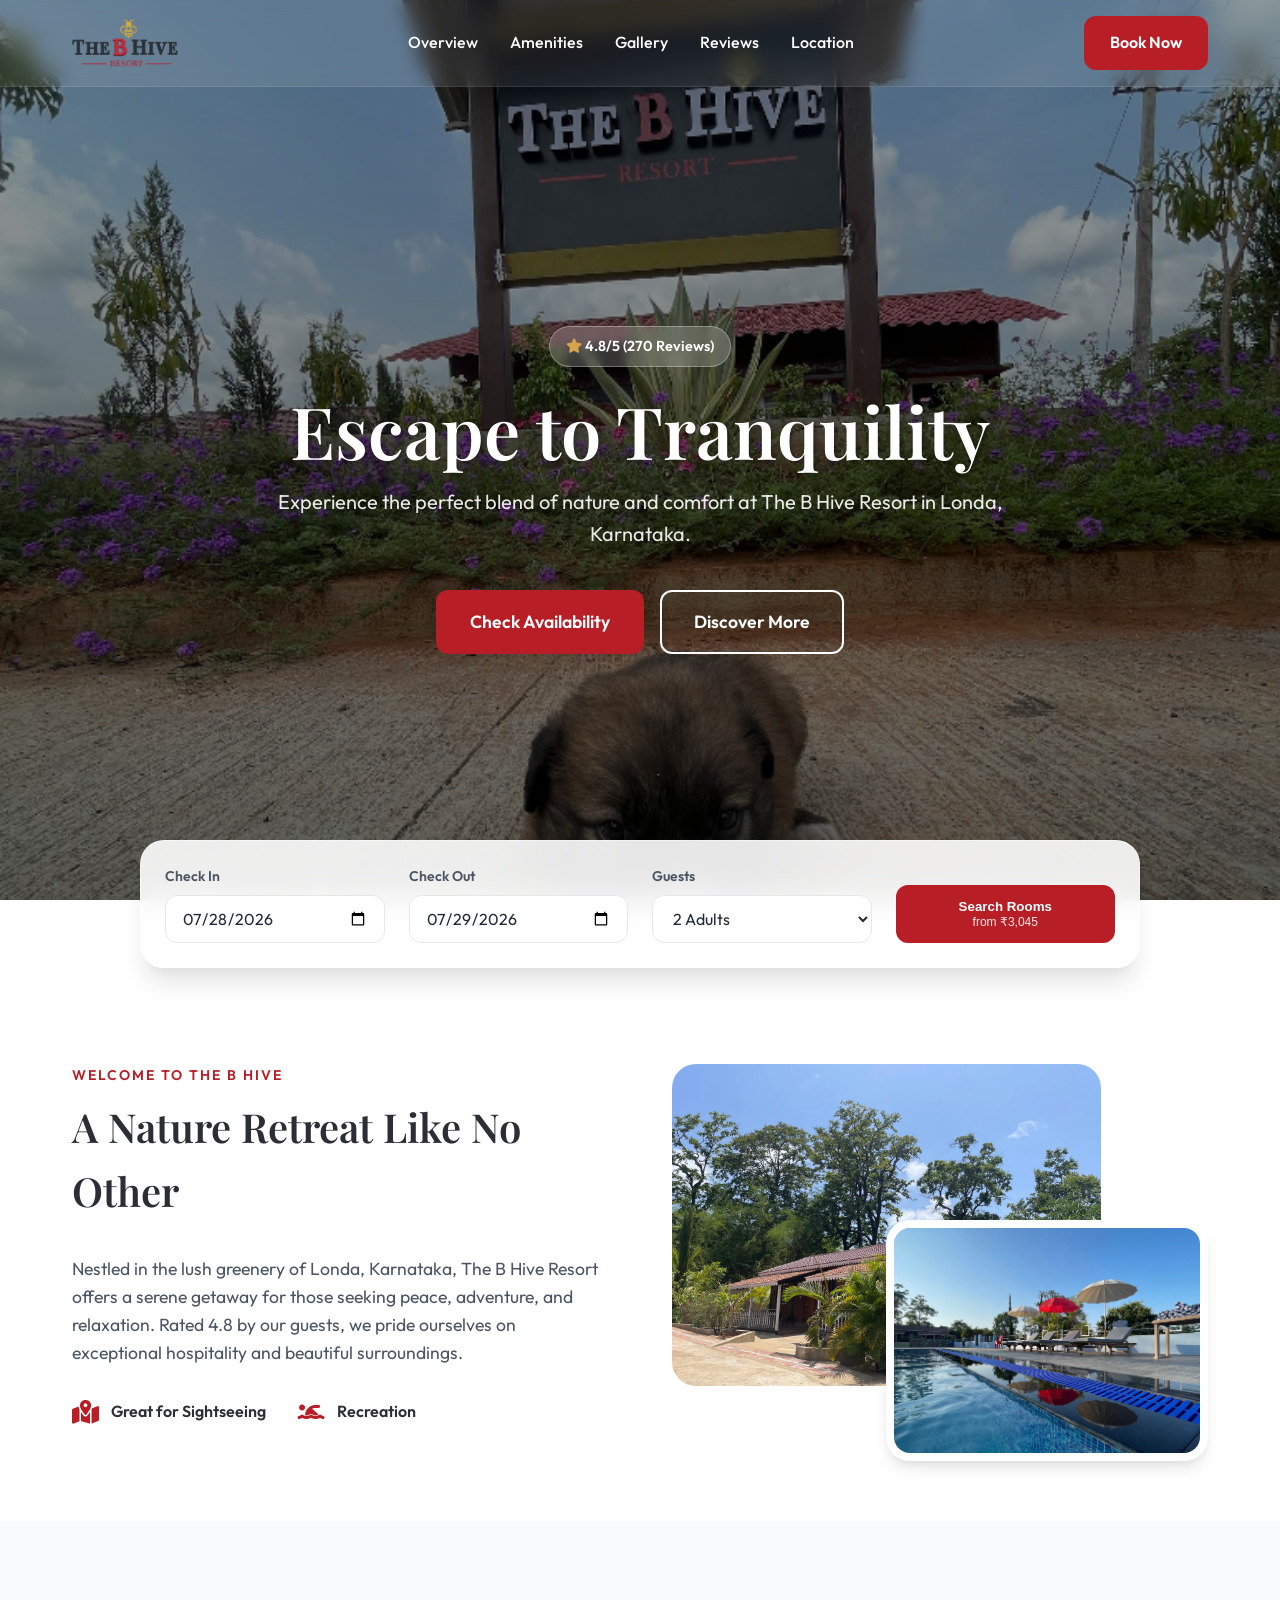
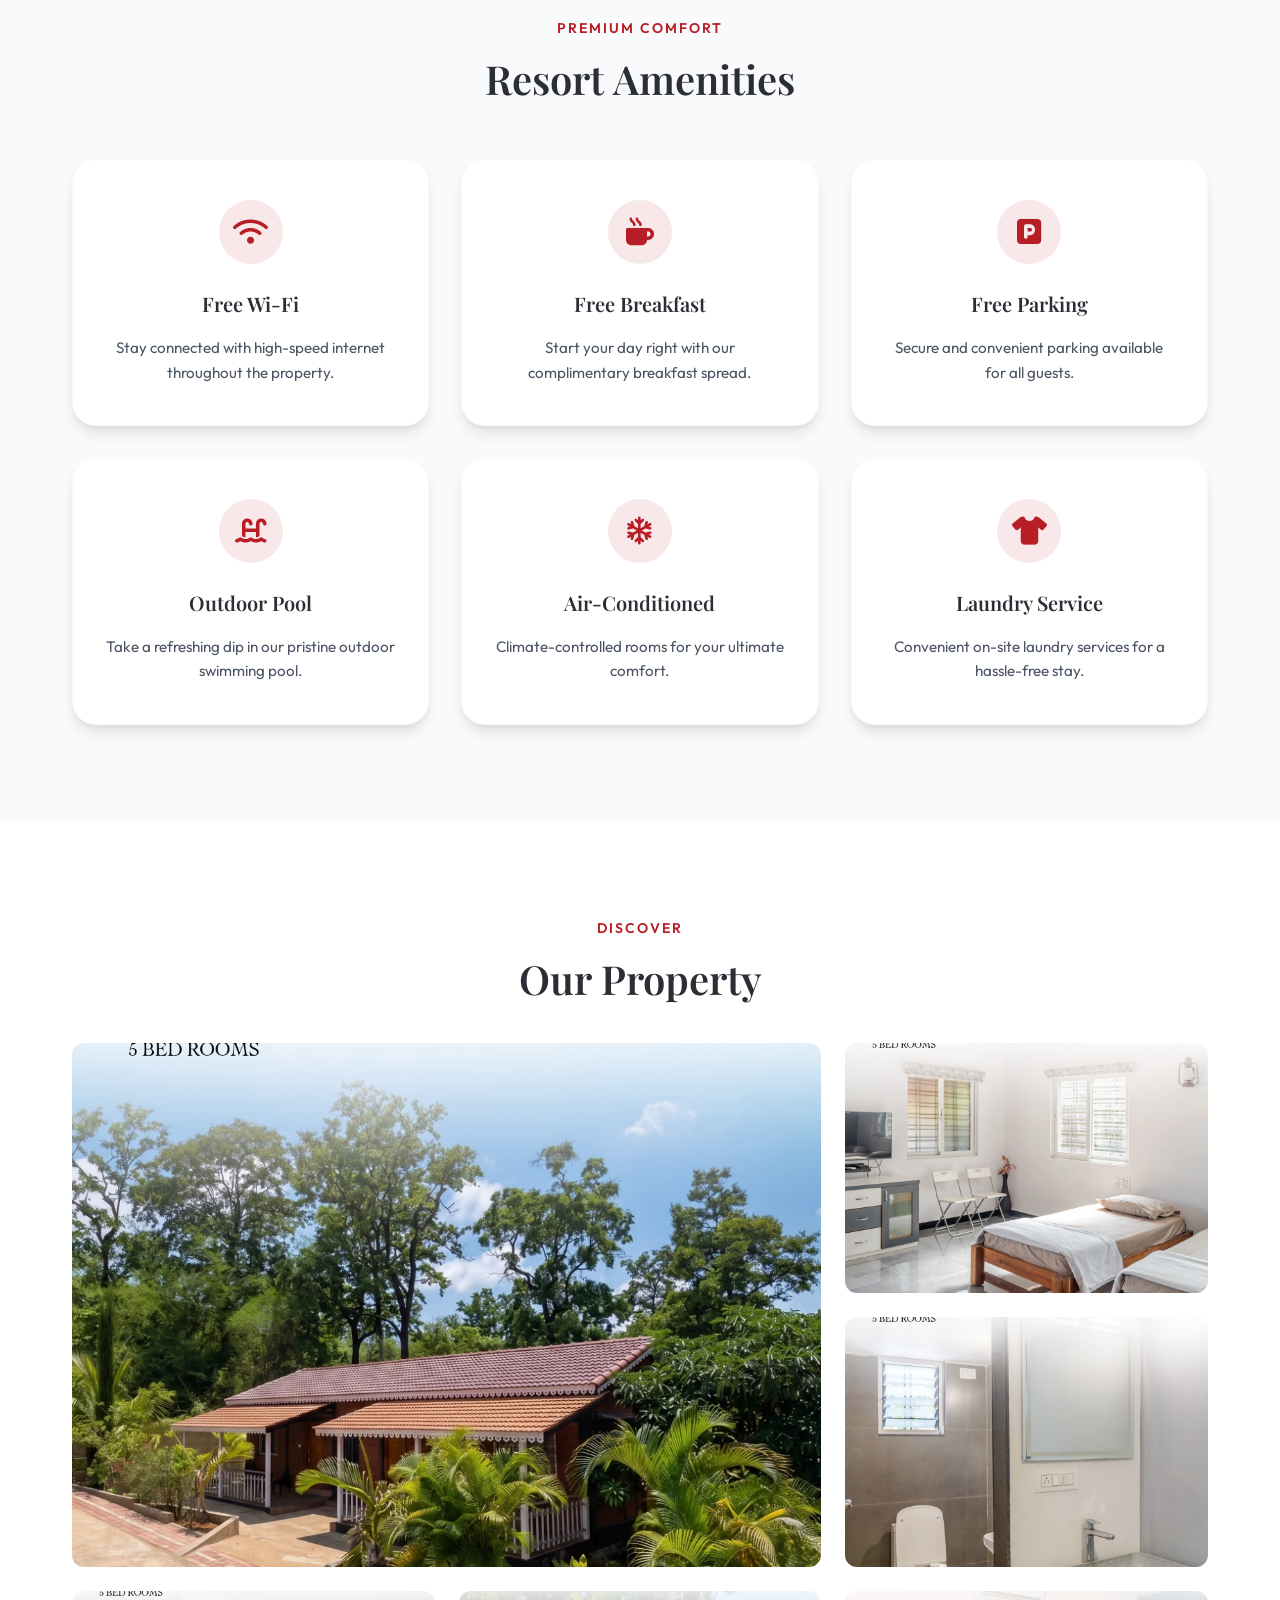
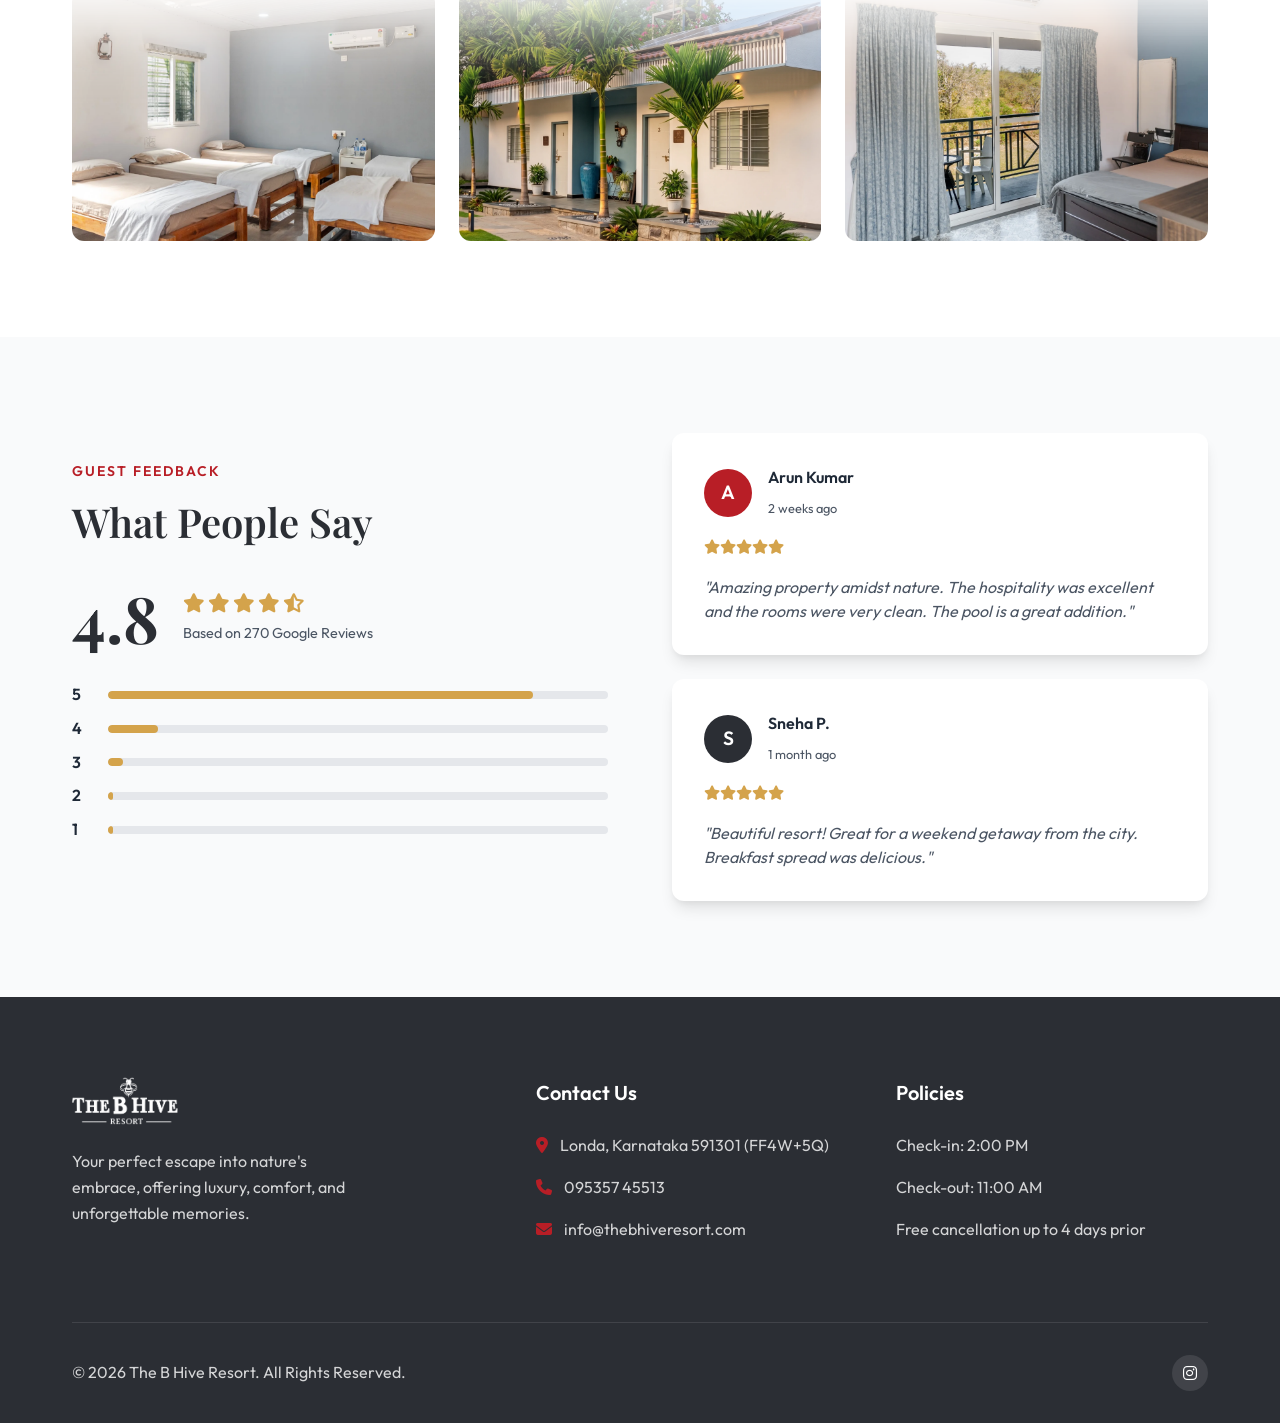
==== commit 01e481a6: "Update photo gallery with 19 optimized and renamed resort images under 2MB" ====
--- a/index.html
+++ b/index.html
@@ -145,12 +145,12 @@
                 <h2 class="section-title">Our Property</h2>
             </div>
             <div class="image-gallery">
-                <img src="Images/resort_entrance.png" alt="Resort Entrance" class="gallery-img radius">
-                <img src="Images/swimming_pool_1.png" alt="Swimming Pool" class="gallery-img radius">
-                <img src="Images/cottage_exterior_1.png" alt="Cottage Exterior" class="gallery-img radius">
-                <img src="Images/bedroom_1.png" alt="Luxury Bedroom" class="gallery-img radius">
-                <img src="Images/balcony_view.png" alt="Balcony View" class="gallery-img radius">
-                <img src="Images/cottage_night.png" alt="Cottage at Night" class="gallery-img radius">
+                <img src="Images/Dormitory-5-Bed-Rooms-1.png" alt="Dormitory 5 Bed Rooms" class="gallery-img radius">
+                <img src="Images/Dormitory-5-Bed-Rooms-2.png" alt="Dormitory 5 Bed Rooms" class="gallery-img radius">
+                <img src="Images/Dormitory-5-Bed-Rooms-3.png" alt="Dormitory 5 Bed Rooms" class="gallery-img radius">
+                <img src="Images/Dormitory-5-Bed-Rooms-4.png" alt="Dormitory 5 Bed Rooms" class="gallery-img radius">
+                <img src="Images/premium_cottage_1.png" alt="Premium Cottage 1" class="gallery-img radius">
+                <img src="Images/premium_cottage_2.png" alt="Premium Cottage 2" class="gallery-img radius">
             </div>
         </div>
     </section>
--- a/styles.css
+++ b/styles.css
@@ -451,6 +451,7 @@
     display: grid;
     grid-template-columns: repeat(3, 1fr);
     grid-auto-rows: 250px;
+    grid-auto-flow: dense;
     gap: 1.5rem;
 }
 
@@ -468,6 +469,8 @@
 }
 
 .image-gallery img:nth-child(1) { grid-column: span 2; grid-row: span 2; }
+.image-gallery img:nth-child(8),
+.image-gallery img:nth-child(15) { grid-column: span 2; }
 
 /* Reviews Section */
 .score-display {
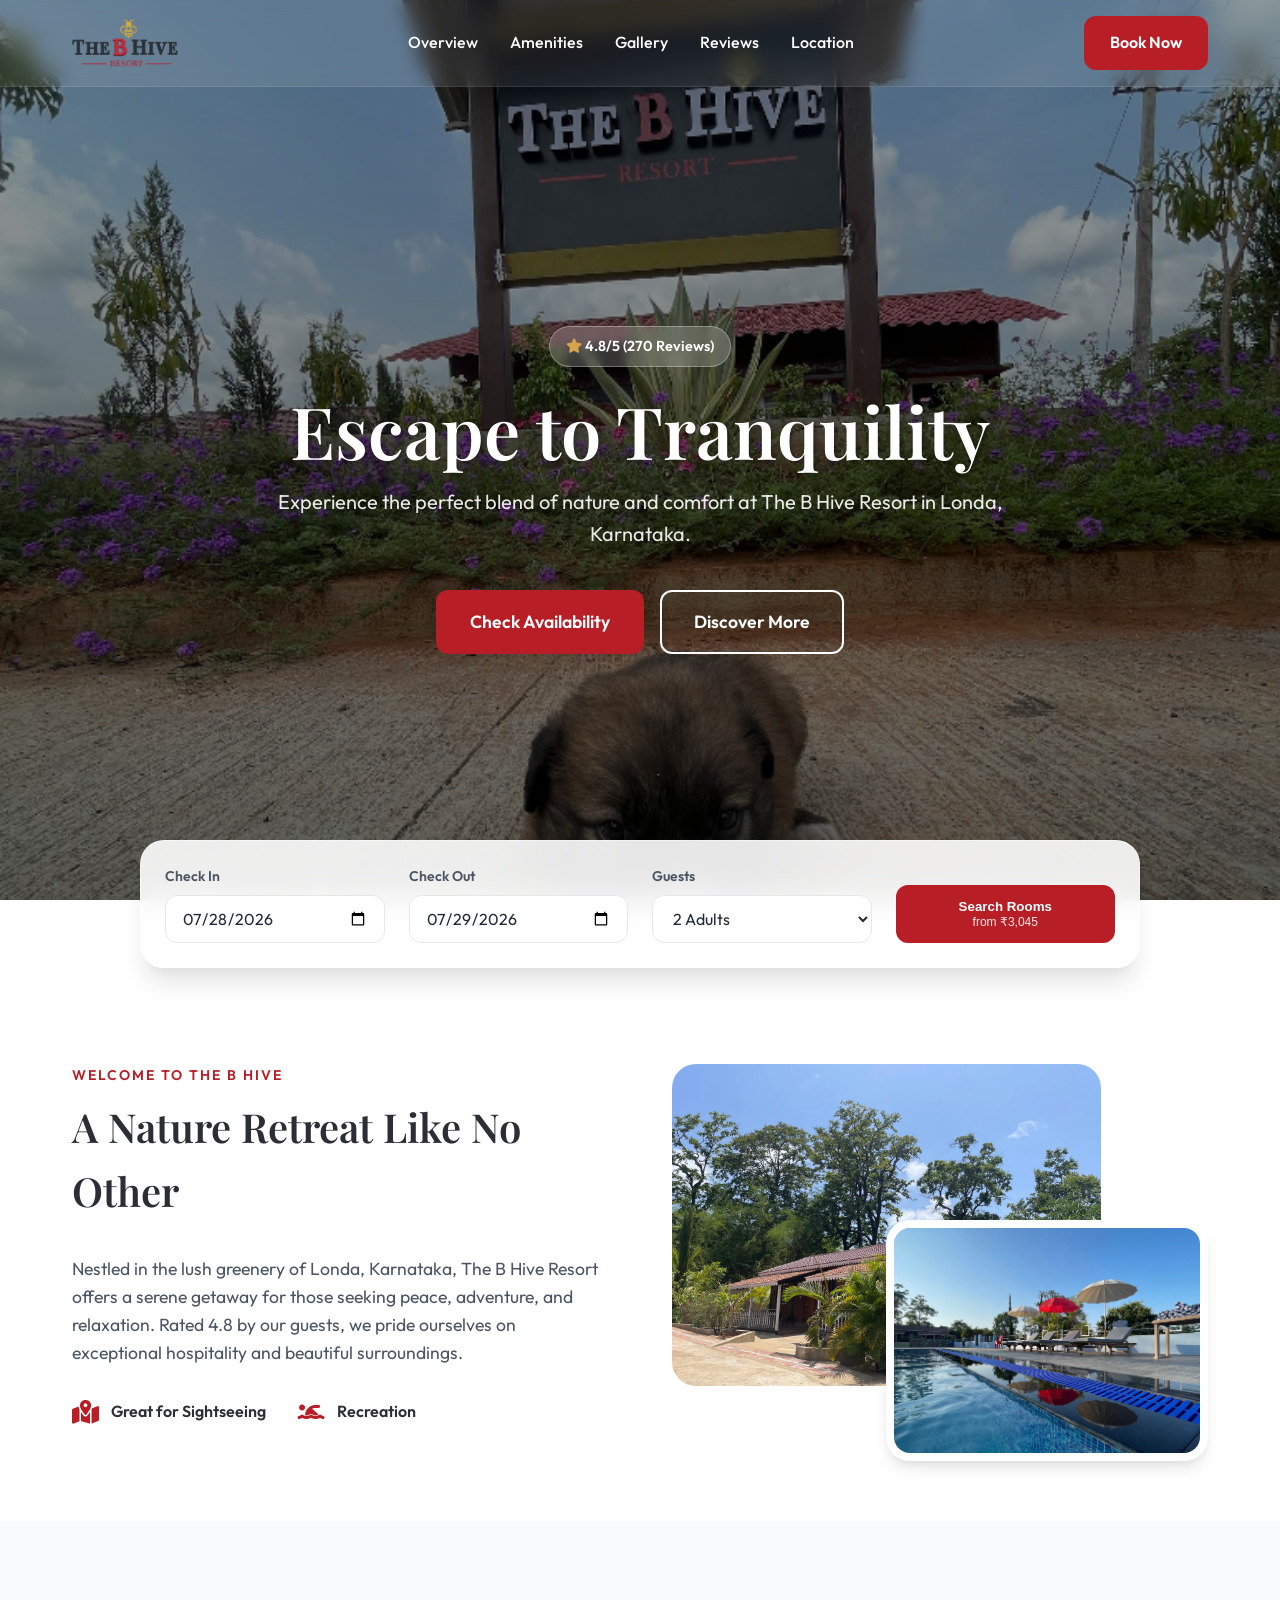
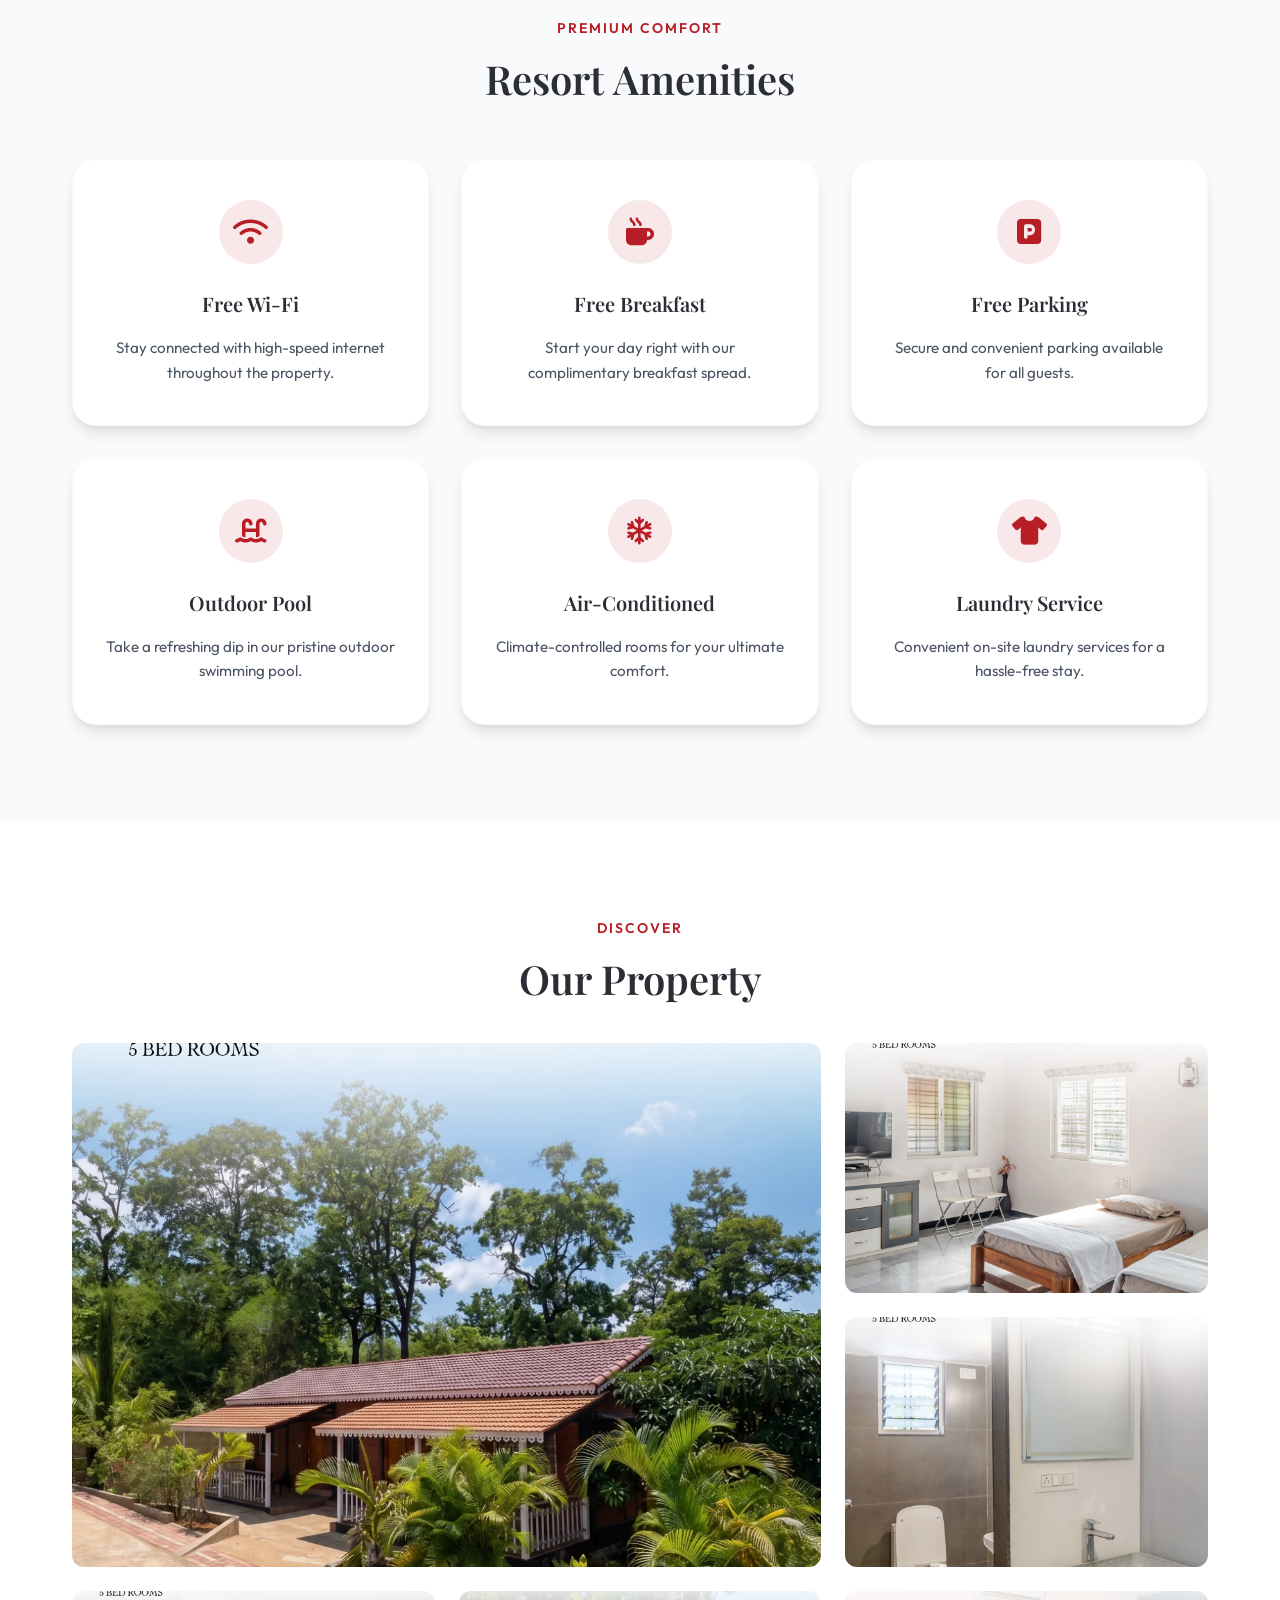
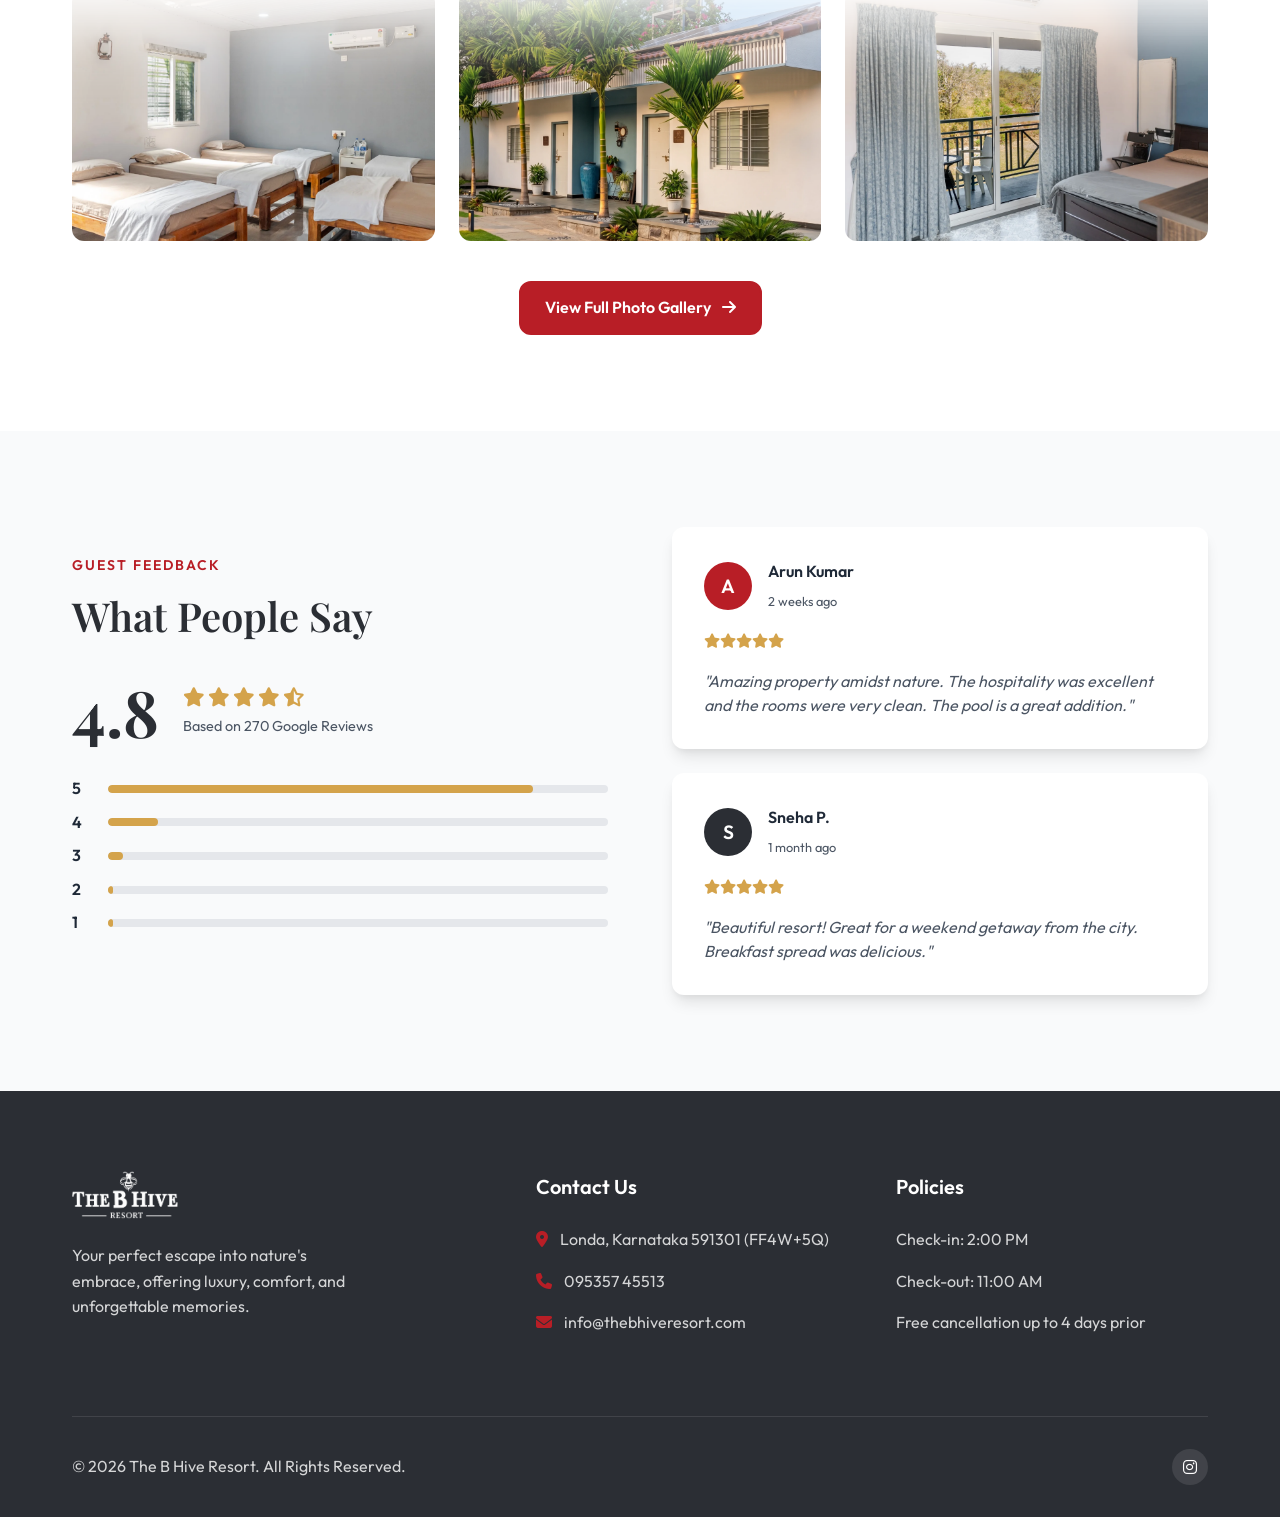
==== commit 938a7d0f: "Link navbar Gallery item to dedicated gallery.html and add full gallery button" ====
--- a/index.html
+++ b/index.html
@@ -22,7 +22,7 @@
             <div class="nav-links">
                 <a href="#about">Overview</a>
                 <a href="#amenities">Amenities</a>
-                <a href="#gallery">Gallery</a>
+                <a href="gallery.html">Gallery</a>
                 <a href="#reviews">Reviews</a>
                 <a href="#location">Location</a>
             </div>
@@ -152,6 +152,9 @@
                 <img src="Images/premium_cottage_1.png" alt="Premium Cottage 1" class="gallery-img radius">
                 <img src="Images/premium_cottage_2.png" alt="Premium Cottage 2" class="gallery-img radius">
             </div>
+            <div class="text-center" style="margin-top: 2.5rem;">
+                <a href="gallery.html" class="btn-primary">View Full Photo Gallery <i class="fa-solid fa-arrow-right" style="margin-left: 8px;"></i></a>
+            </div>
         </div>
     </section>
 
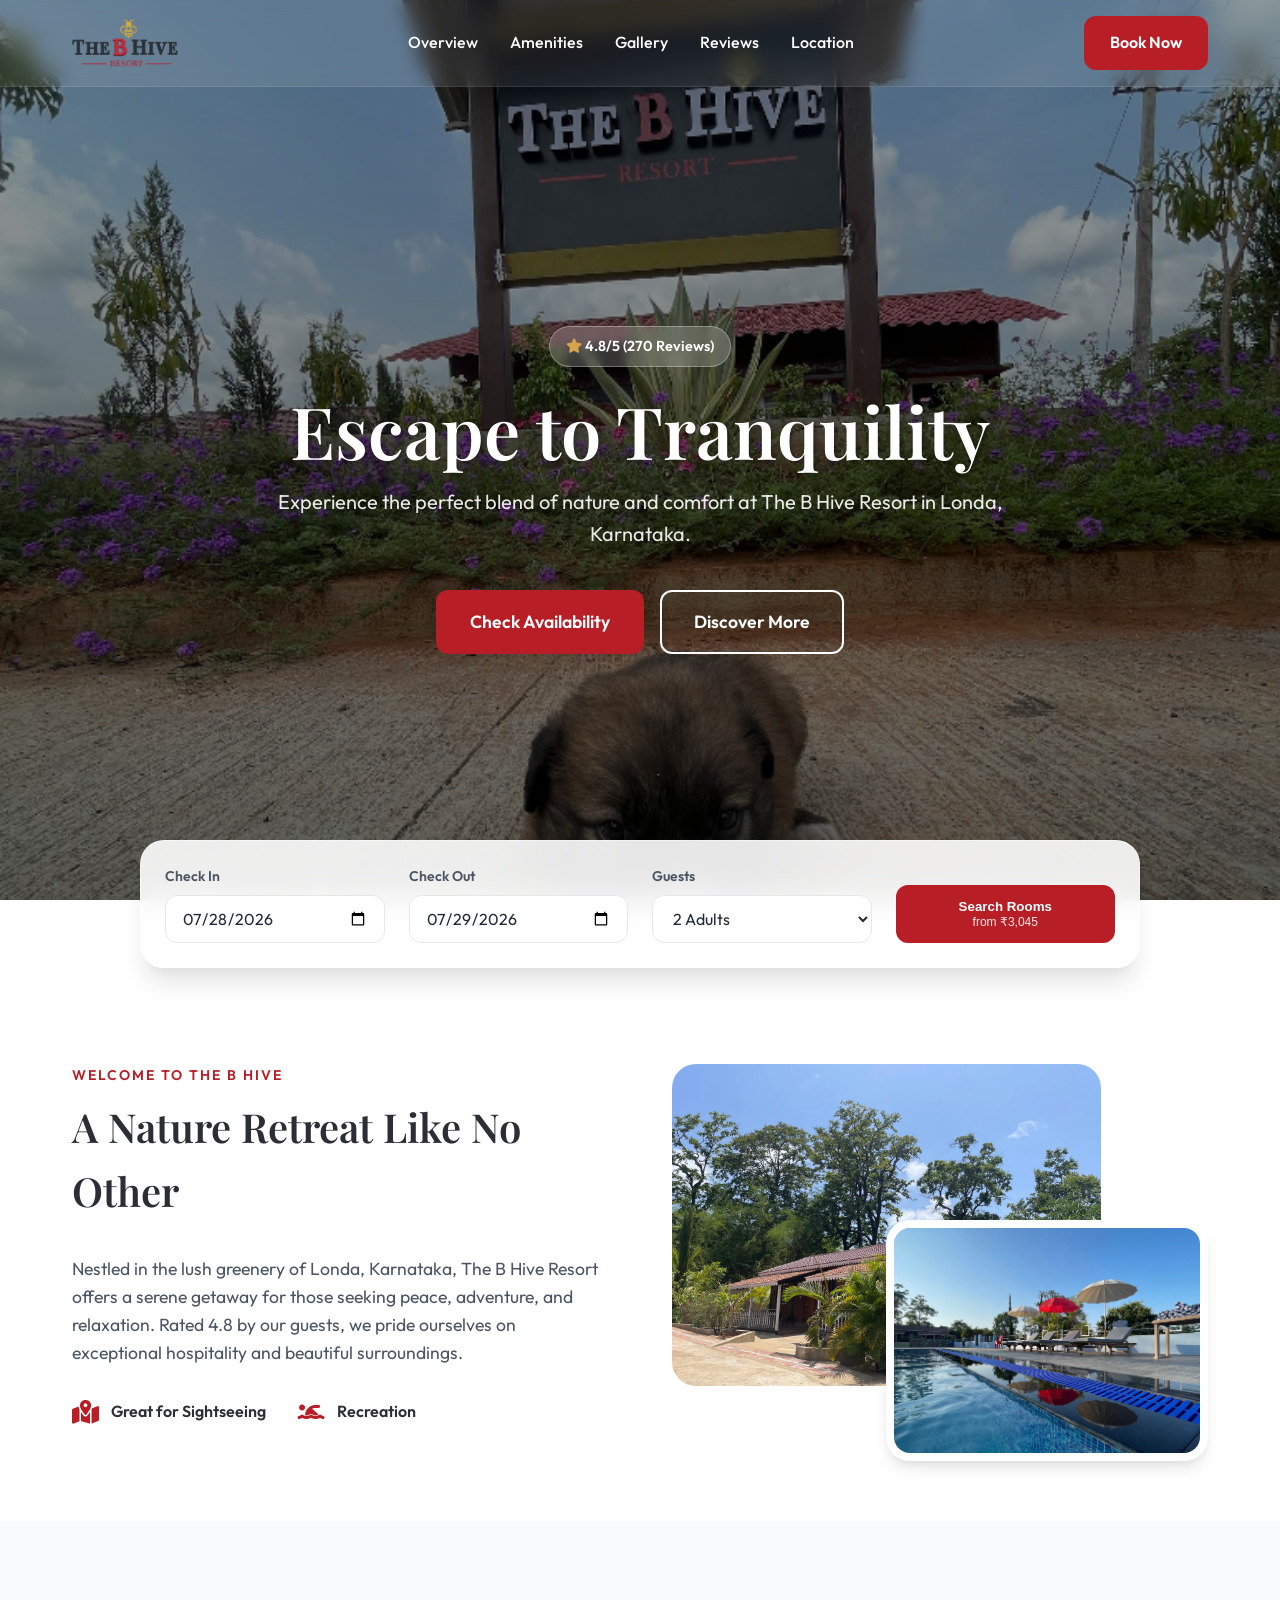
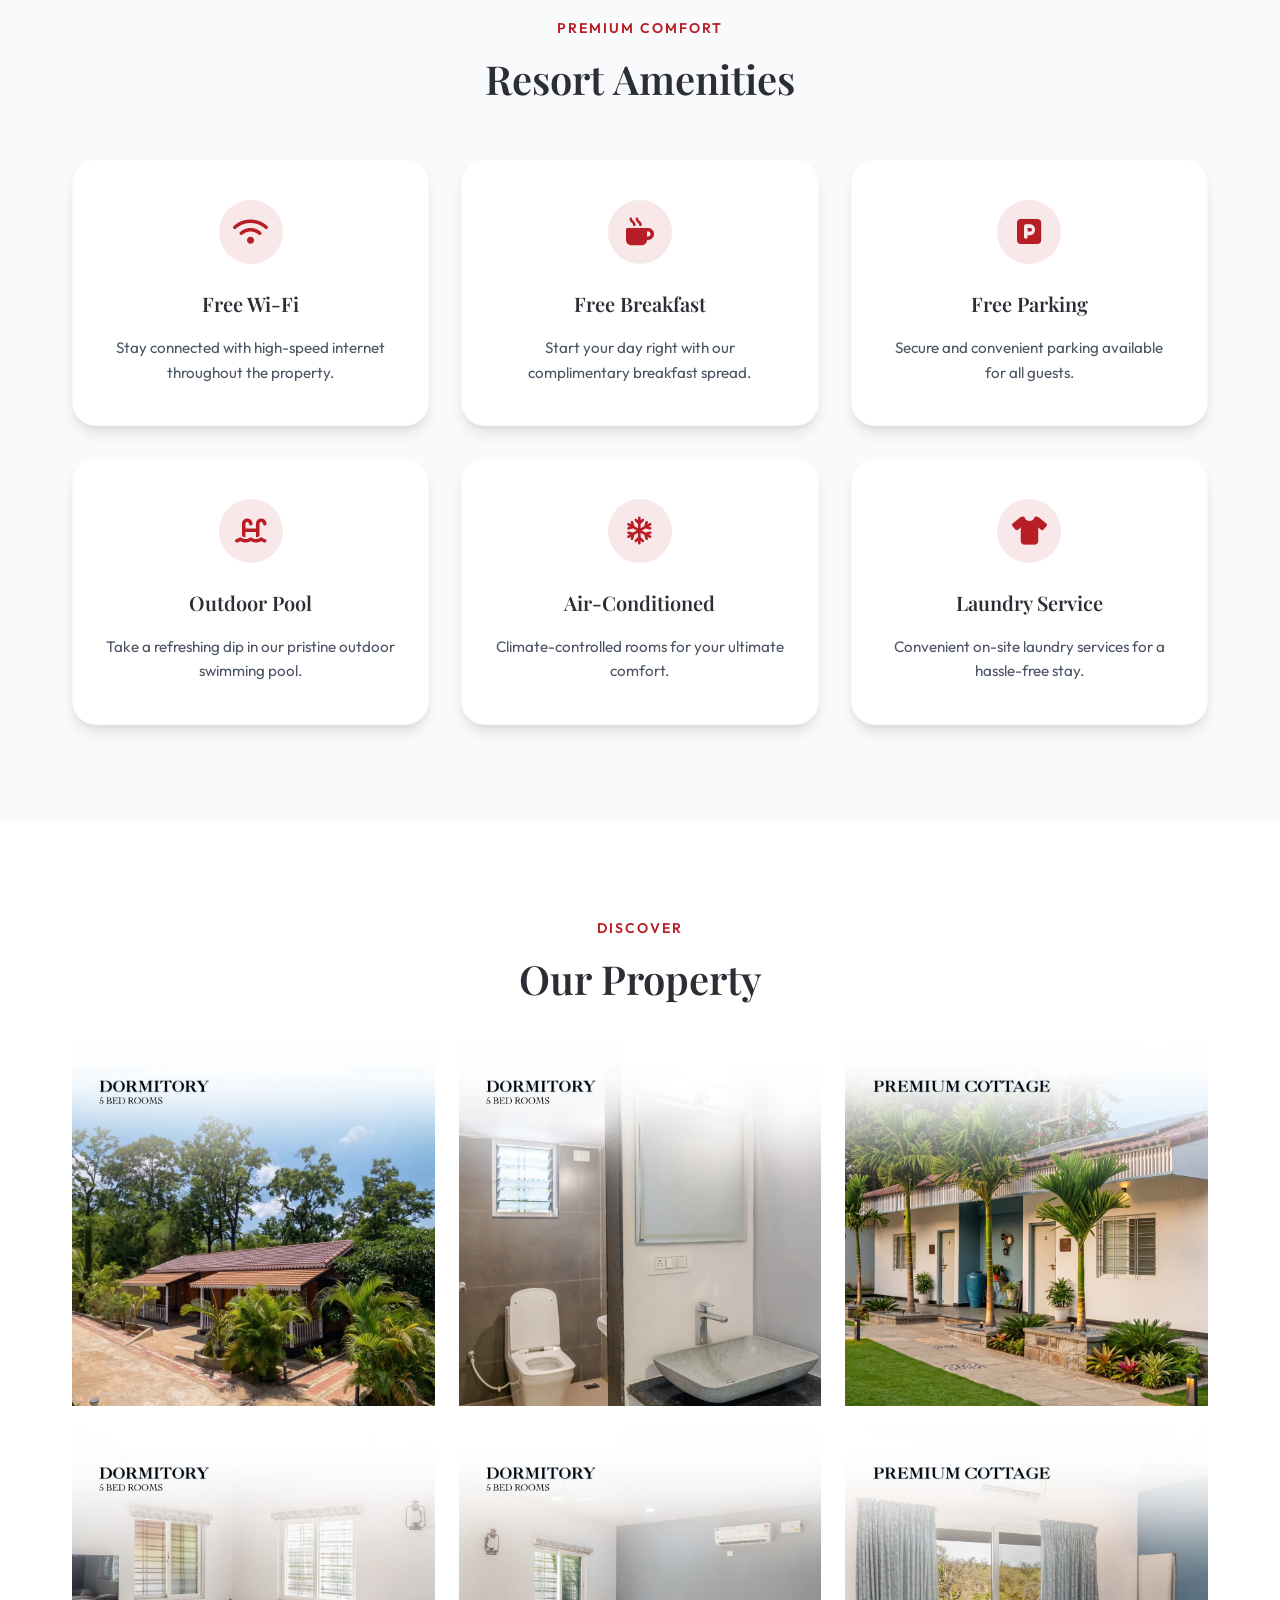
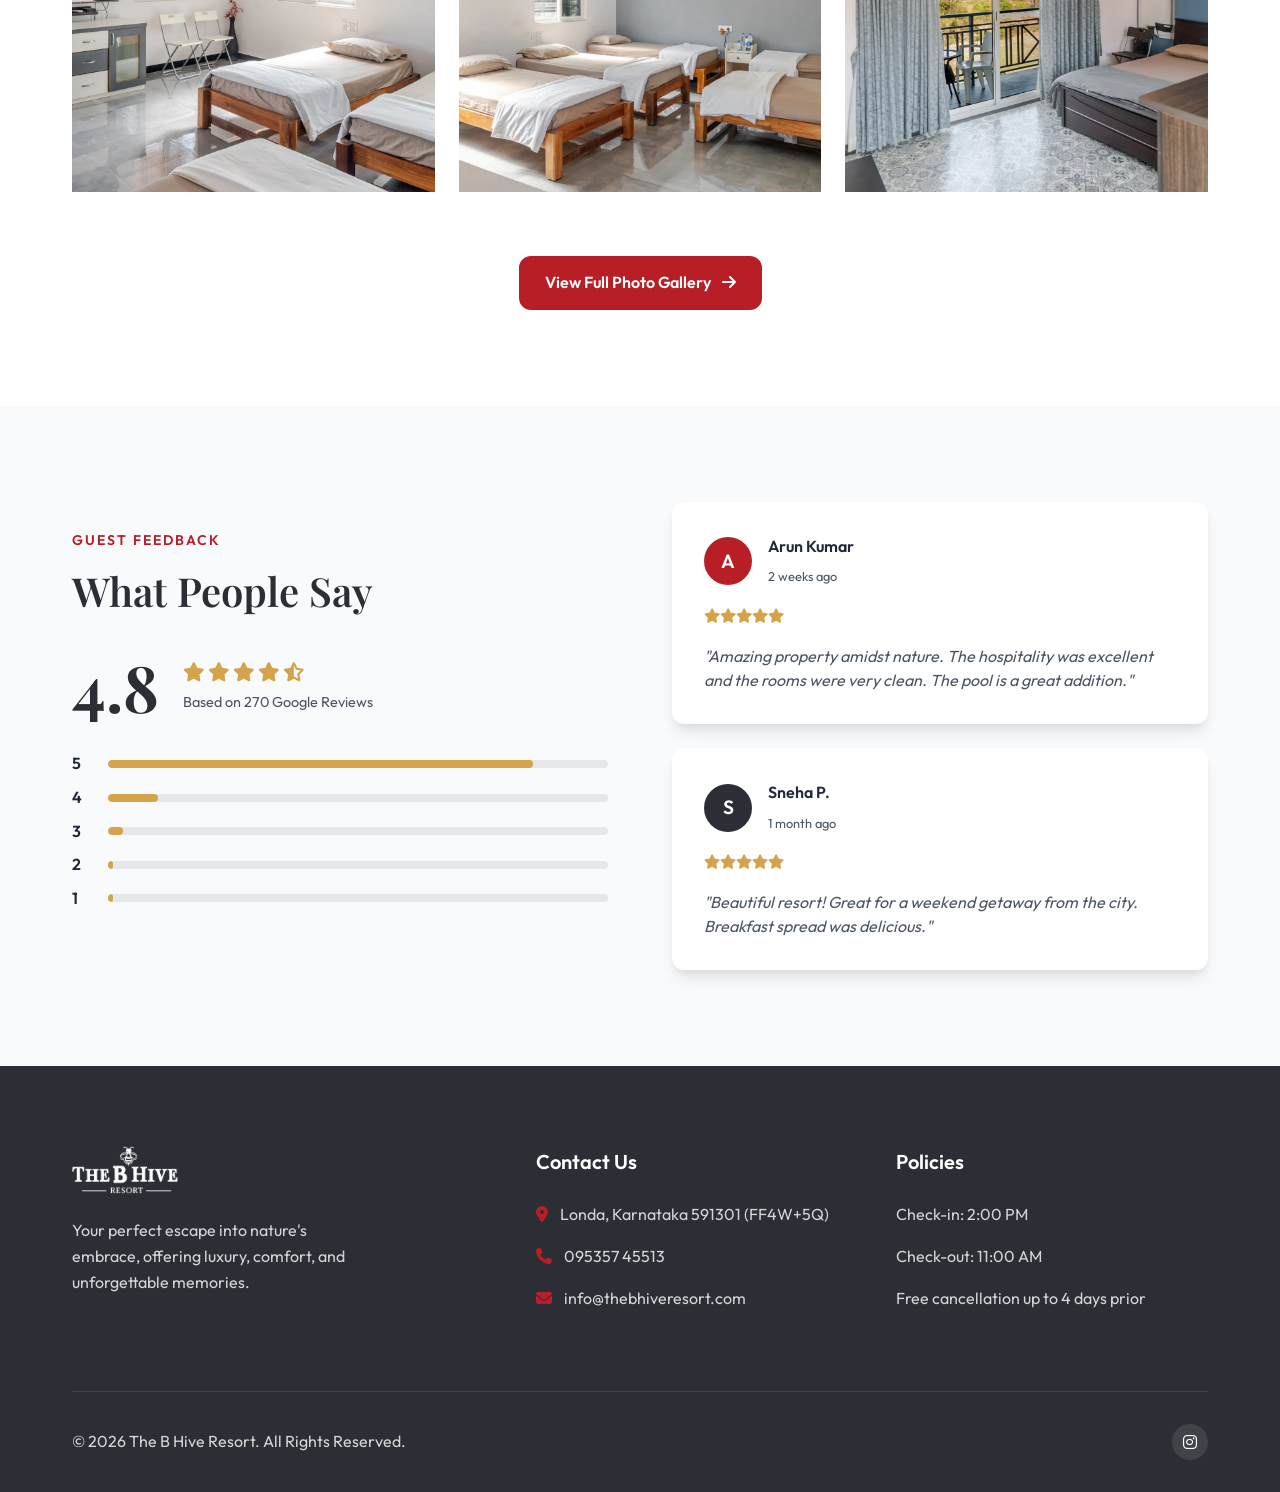
==== commit ff7df2ed: "Move all 19 renamed gallery images into Images/Better Images folder and update references" ====
--- a/index.html
+++ b/index.html
@@ -145,12 +145,12 @@
                 <h2 class="section-title">Our Property</h2>
             </div>
             <div class="image-gallery">
-                <img src="Images/Dormitory-5-Bed-Rooms-1.png" alt="Dormitory 5 Bed Rooms" class="gallery-img radius">
-                <img src="Images/Dormitory-5-Bed-Rooms-2.png" alt="Dormitory 5 Bed Rooms" class="gallery-img radius">
-                <img src="Images/Dormitory-5-Bed-Rooms-3.png" alt="Dormitory 5 Bed Rooms" class="gallery-img radius">
-                <img src="Images/Dormitory-5-Bed-Rooms-4.png" alt="Dormitory 5 Bed Rooms" class="gallery-img radius">
-                <img src="Images/premium_cottage_1.png" alt="Premium Cottage 1" class="gallery-img radius">
-                <img src="Images/premium_cottage_2.png" alt="Premium Cottage 2" class="gallery-img radius">
+                <img src="Images/Better Images/Dormitory-5-Bed-Rooms-1.png" alt="Dormitory 5 Bed Rooms" class="gallery-img radius">
+                <img src="Images/Better Images/Dormitory-5-Bed-Rooms-2.png" alt="Dormitory 5 Bed Rooms" class="gallery-img radius">
+                <img src="Images/Better Images/Dormitory-5-Bed-Rooms-3.png" alt="Dormitory 5 Bed Rooms" class="gallery-img radius">
+                <img src="Images/Better Images/Dormitory-5-Bed-Rooms-4.png" alt="Dormitory 5 Bed Rooms" class="gallery-img radius">
+                <img src="Images/Better Images/premium_cottage_1.png" alt="Premium Cottage 1" class="gallery-img radius">
+                <img src="Images/Better Images/premium_cottage_2.png" alt="Premium Cottage 2" class="gallery-img radius">
             </div>
             <div class="text-center" style="margin-top: 2.5rem;">
                 <a href="gallery.html" class="btn-primary">View Full Photo Gallery <i class="fa-solid fa-arrow-right" style="margin-left: 8px;"></i></a>
--- a/styles.css
+++ b/styles.css
@@ -446,31 +446,148 @@
     font-size: 0.95rem;
 }
 
-/* Gallery Section */
+/* Gallery Section - Uncropped Masonry Layout */
 .image-gallery {
-    display: grid;
-    grid-template-columns: repeat(3, 1fr);
-    grid-auto-rows: 250px;
-    grid-auto-flow: dense;
-    gap: 1.5rem;
+    columns: 3 320px;
+    column-gap: 1.5rem;
+    width: 100%;
 }
 
 .gallery-img {
     width: 100%;
-    height: 100%;
-    object-fit: cover;
+    height: auto;
+    display: inline-block;
+    margin-bottom: 1.5rem;
+    break-inside: avoid;
+    page-break-inside: avoid;
+    object-fit: contain;
+    background-color: #1a1a1a;
+    border-radius: var(--radius-md);
     transition: var(--transition);
     cursor: pointer;
+    box-shadow: var(--shadow-sm);
+    vertical-align: middle;
 }
 
 .gallery-img:hover {
-    transform: scale(1.03);
+    transform: translateY(-5px);
     box-shadow: var(--shadow-lg);
-}
-
-.image-gallery img:nth-child(1) { grid-column: span 2; grid-row: span 2; }
-.image-gallery img:nth-child(8),
-.image-gallery img:nth-child(15) { grid-column: span 2; }
+    filter: brightness(1.05);
+}
+
+/* Lightbox Modal */
+.lightbox-modal {
+    position: fixed;
+    top: 0;
+    left: 0;
+    width: 100%;
+    height: 100%;
+    background: rgba(10, 10, 15, 0.92);
+    backdrop-filter: blur(12px);
+    z-index: 10000;
+    display: flex;
+    flex-direction: column;
+    align-items: center;
+    justify-content: center;
+    opacity: 0;
+    visibility: hidden;
+    transition: opacity 0.3s ease, visibility 0.3s ease;
+}
+
+.lightbox-modal.active {
+    opacity: 1;
+    visibility: visible;
+}
+
+.lightbox-content {
+    position: relative;
+    max-width: 90vw;
+    max-height: 80vh;
+    display: flex;
+    flex-direction: column;
+    align-items: center;
+}
+
+.lightbox-img {
+    max-width: 90vw;
+    max-height: 75vh;
+    object-fit: contain;
+    border-radius: var(--radius-md);
+    box-shadow: 0 25px 60px rgba(0, 0, 0, 0.85);
+    border: 1px solid rgba(255, 255, 255, 0.15);
+    transition: transform 0.3s ease;
+}
+
+.lightbox-caption {
+    color: #ffffff;
+    font-size: 1.25rem;
+    font-weight: 500;
+    margin-top: 1rem;
+    text-align: center;
+    letter-spacing: 0.5px;
+    text-shadow: 0 2px 4px rgba(0,0,0,0.5);
+}
+
+.lightbox-close {
+    position: absolute;
+    top: 25px;
+    right: 35px;
+    background: rgba(255, 255, 255, 0.1);
+    color: #fff;
+    border: none;
+    width: 48px;
+    height: 48px;
+    border-radius: 50%;
+    font-size: 1.5rem;
+    cursor: pointer;
+    transition: var(--transition);
+    display: flex;
+    align-items: center;
+    justify-content: center;
+}
+
+.lightbox-close:hover {
+    background: rgba(255, 255, 255, 0.25);
+    transform: rotate(90deg);
+}
+
+.lightbox-nav {
+    position: absolute;
+    top: 50%;
+    transform: translateY(-50%);
+    background: rgba(255, 255, 255, 0.1);
+    color: #fff;
+    border: none;
+    width: 52px;
+    height: 52px;
+    border-radius: 50%;
+    font-size: 1.3rem;
+    cursor: pointer;
+    transition: var(--transition);
+    display: flex;
+    align-items: center;
+    justify-content: center;
+    z-index: 10001;
+}
+
+.lightbox-nav:hover {
+    background: rgba(255, 255, 255, 0.3);
+    transform: translateY(-50%) scale(1.1);
+}
+
+.lightbox-prev {
+    left: 30px;
+}
+
+.lightbox-next {
+    right: 30px;
+}
+
+@media (max-width: 768px) {
+    .lightbox-prev { left: 15px; }
+    .lightbox-next { right: 15px; }
+    .lightbox-close { top: 15px; right: 15px; }
+}
 
 /* Reviews Section */
 .score-display {
